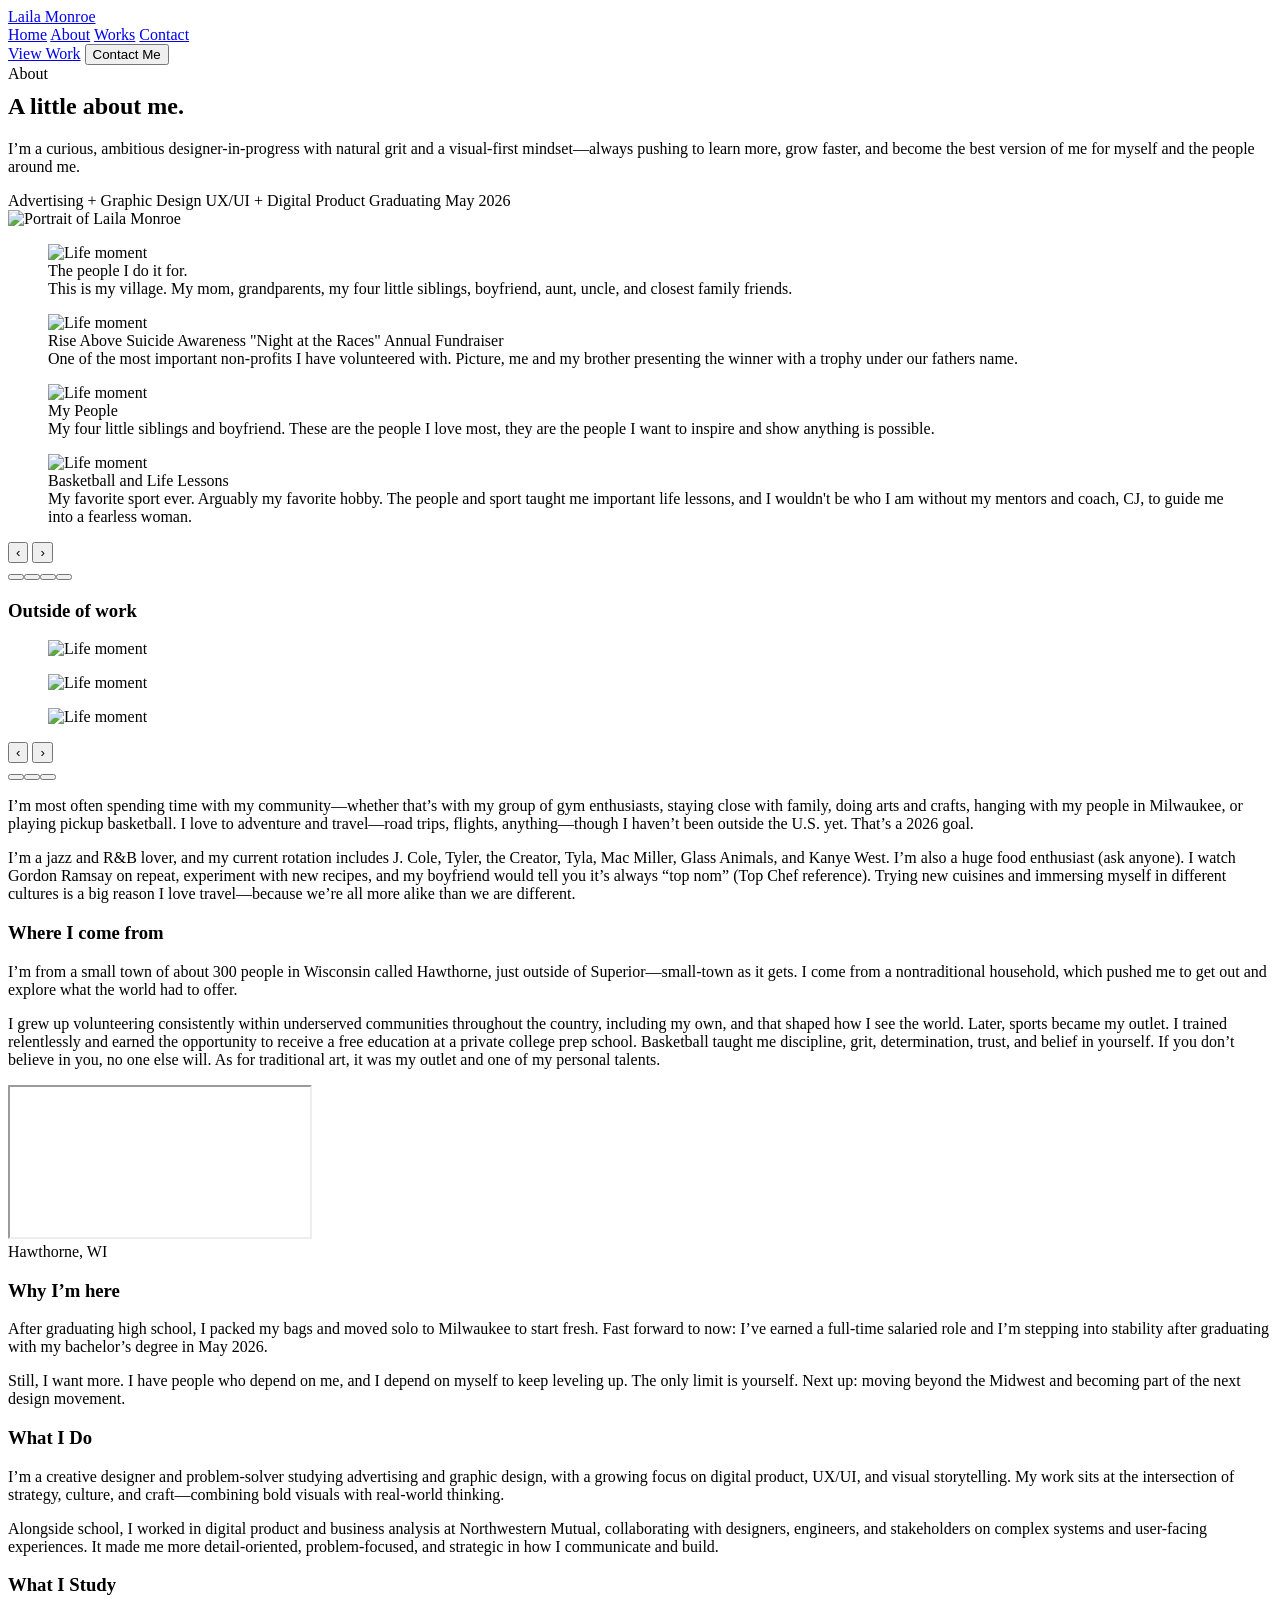
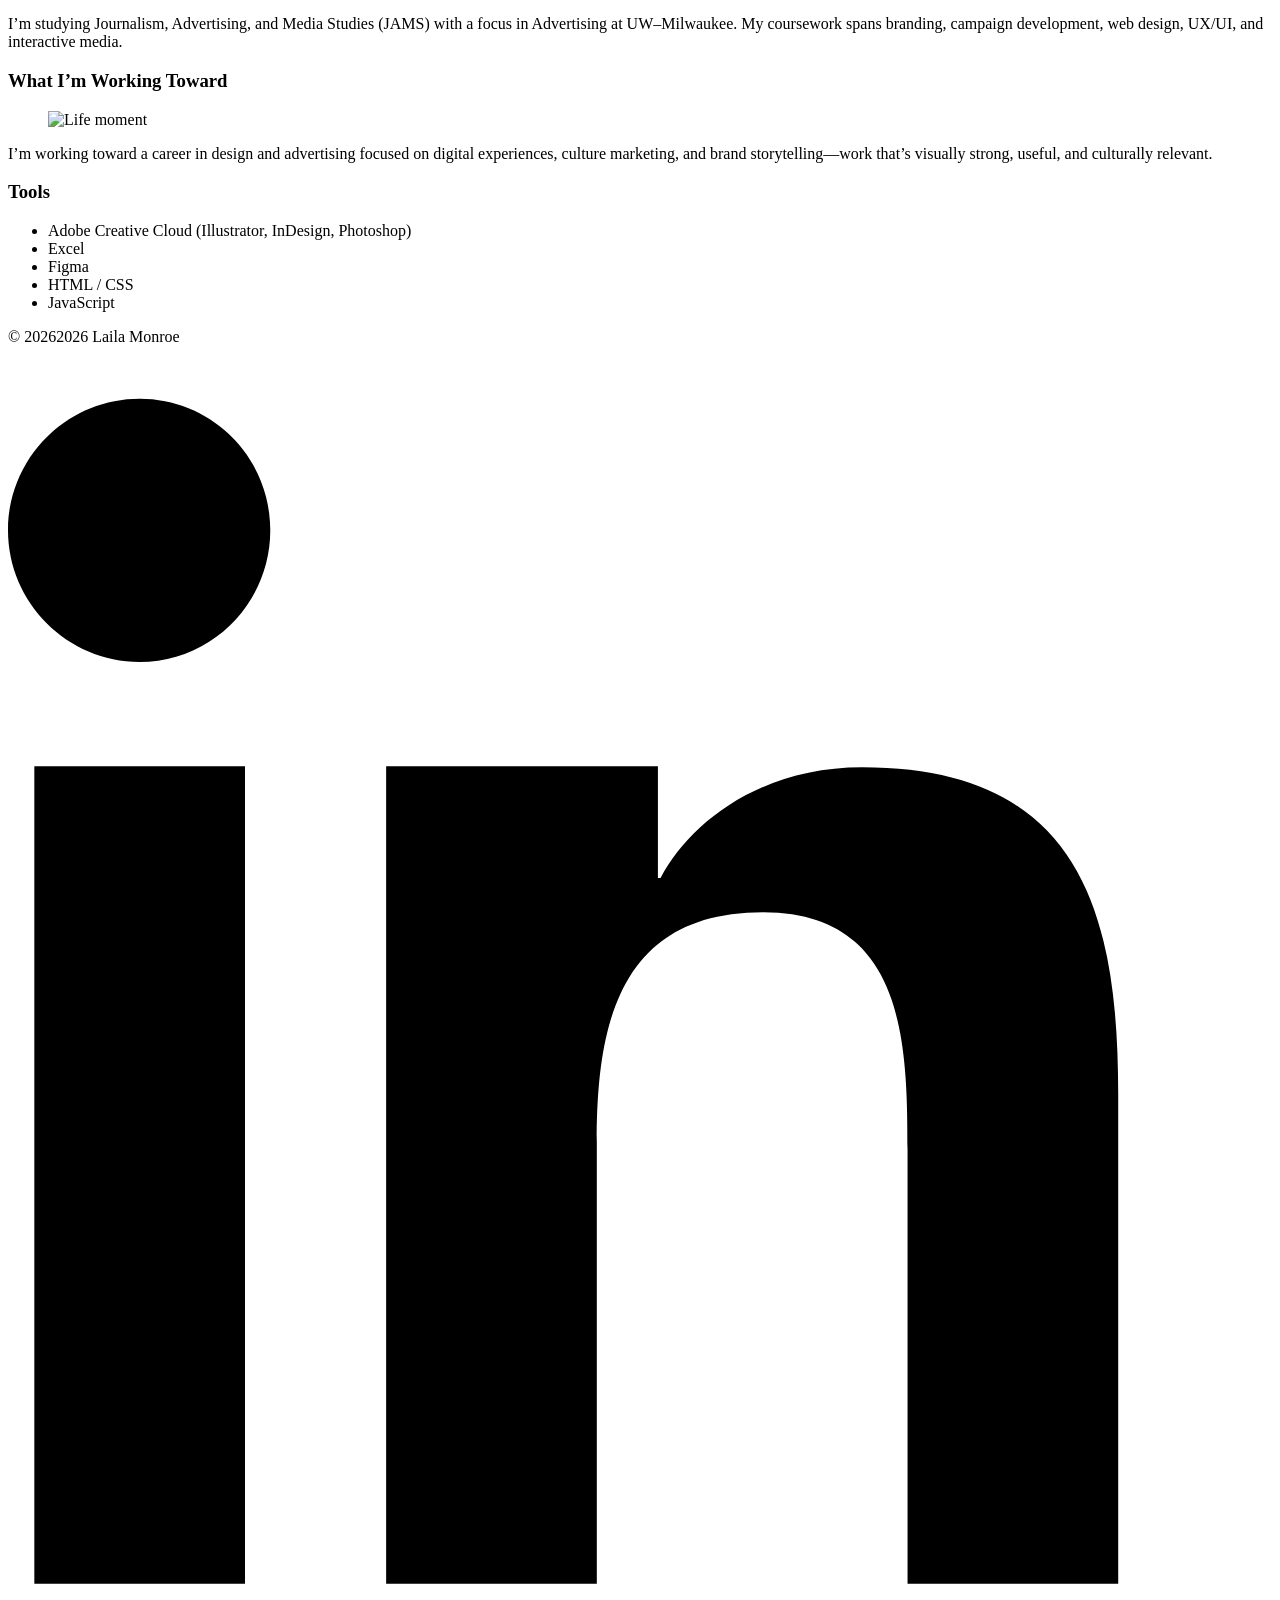
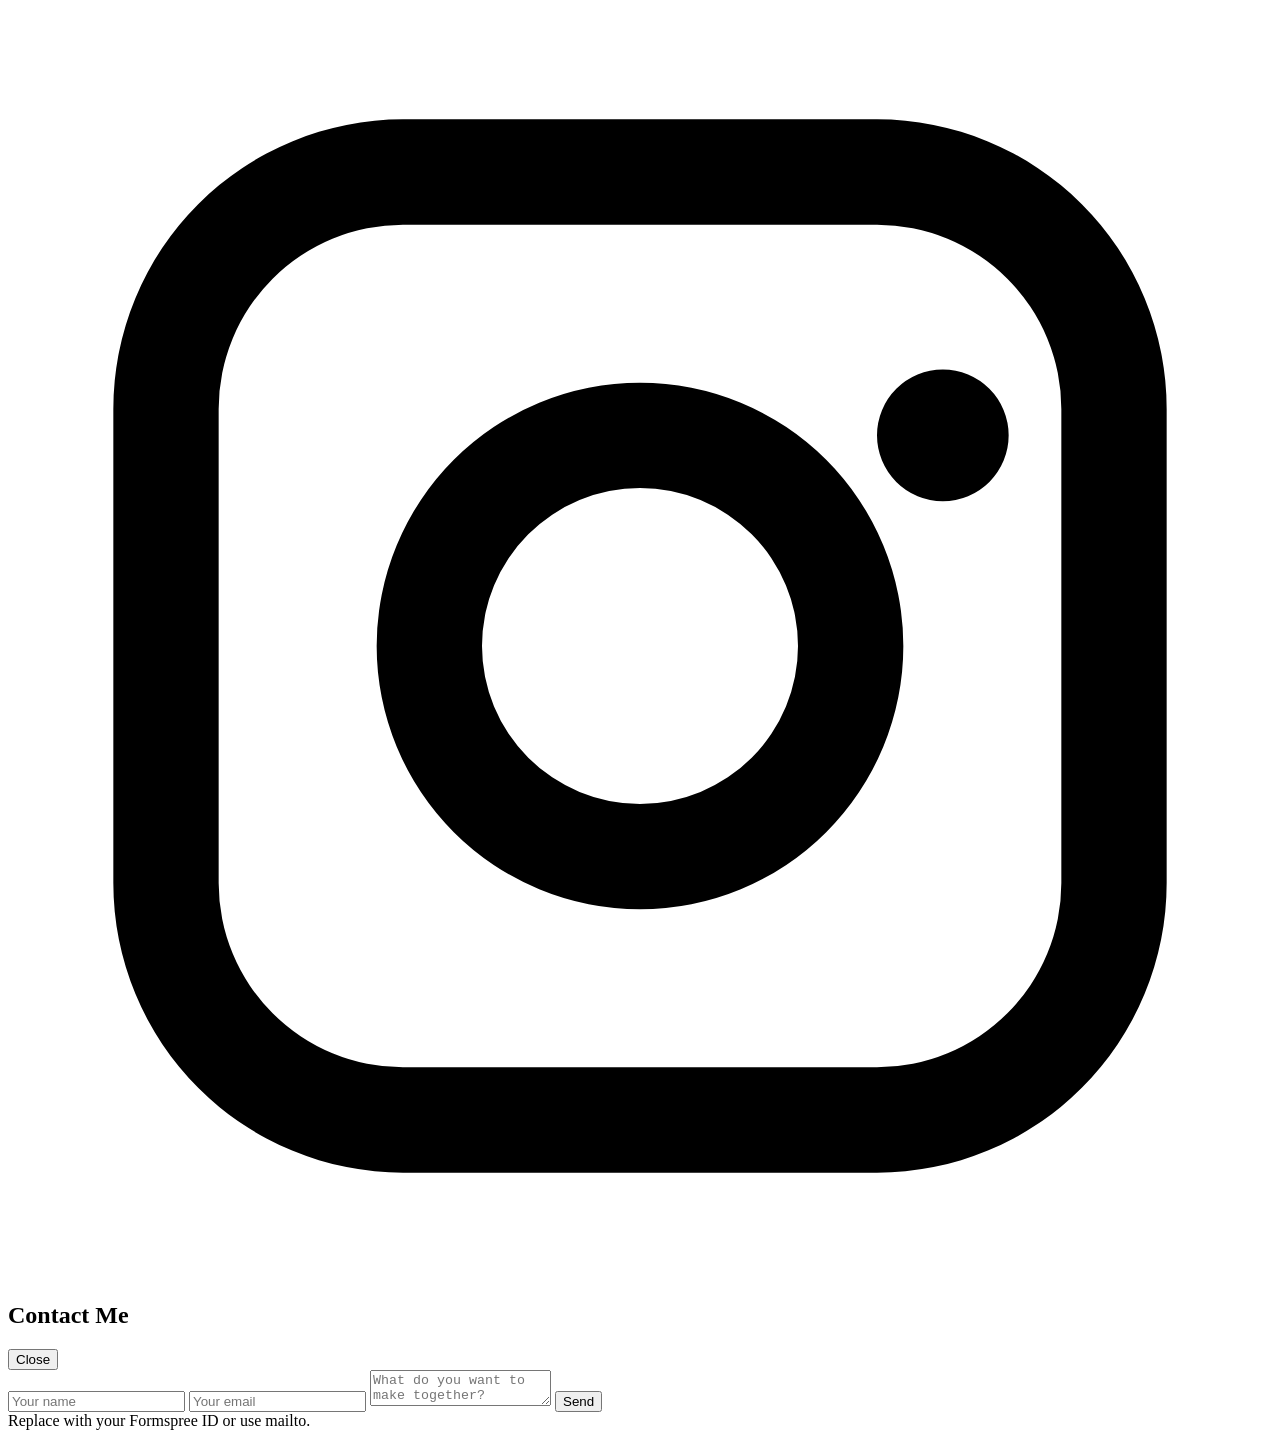
==== about.html @ b73f28b2 "Create about.html" ====
<!doctype html>
<html lang="en">
<head>
  <meta charset="utf-8" />
  <meta name="viewport" content="width=device-width,initial-scale=1" />
  <title>About — Laila Monroe</title>
  <link rel="stylesheet" href="assets/css/styles.css" />
</head>
<body>

<header class="header">
  <div class="container">
    <nav class="navbar">
      <a class="brand" href="index.html"><span class="brand-badge"></span><span>Laila Monroe</span></a>

      <div class="nav-links">
        <a data-nav href="index.html">Home</a>
        <a data-nav class="active" href="about.html">About</a>
        <a data-nav href="works.html">Works</a>
        <a data-nav href="contact.html">Contact</a>
      </div>

      <div class="actions">
        <a class="btn" href="works.html">View Work</a>
        <button class="btn primary" data-open-contact>Contact Me</button>
      </div>
    </nav>
  </div>
</header>

<main>
  <section class="section">
    <div class="container">

      <!-- HEADER -->
      <div class="about-header">
        <div class="hero-text">
          <div class="kicker">About</div>
          <h1 style="margin-top:10px;">A little about me.</h1>

          <p class="lead">
            I’m a curious, ambitious designer-in-progress with natural grit and a visual-first mindset—always pushing to
            learn more, grow faster, and become the best version of me for myself and the people around me.
          </p>

          <div class="pills">
            <span class="pill">Advertising + Graphic Design</span>
            <span class="pill">UX/UI + Digital Product</span>
            <span class="pill">Graduating May 2026</span>
          </div>
        </div>

        <div class="about-photo">
          <img src="assets/img/about/IMG_3923.jpeg" alt="Portrait of Laila Monroe" />
        </div>
      </div>

      <!-- LIFE HERO SLIDESHOW  -->
      <section class="life-hero" aria-label="Life highlights">
        <div class="life-hero-slider" data-life-slider>

          <figure class="life-slide active">
            <img src="assets/img/about/image000001.JPG" alt="Life moment" />
            <figcaption class="life-caption">
              <div class="life-title">The people I do it for.</div>
              <div class="life-sub">This is my village. My mom, grandparents, my four little siblings, boyfriend, aunt, uncle, and closest family friends.</div>
            </figcaption>
          </figure>

          <figure class="life-slide">
            <img src="assets/img/about/IMG_5116.jpg" alt="Life moment" />
            <figcaption class="life-caption">
              <div class="life-title">Rise Above Suicide Awareness "Night at the Races" Annual Fundraiser</div>
              <div class="life-sub">One of the most important non-profits I have volunteered with. Picture, me and my brother presenting the winner with a trophy under our fathers name. </div>
            </figcaption>
          </figure>

          <figure class="life-slide">
            <img src="assets/img/about/908150698092240836.JPG" alt="Life moment" />
            <figcaption class="life-caption">
              <div class="life-title">My People</div>
              <div class="life-sub">My four little siblings and boyfriend. These are the people I love most, they are the people I want to inspire and show anything is possible. </div>
            </figcaption>
          </figure>

          <figure class="life-slide">
            <img src="assets/img/about/IMG_0421.jpg" alt="Life moment" />
            <figcaption class="life-caption">
              <div class="life-title">Basketball and Life Lessons</div>
              <div class="life-sub">My favorite sport ever. Arguably my favorite hobby. The people and sport taught me important life lessons, and I wouldn't be who I am without my mentors and coach, CJ, to guide me into a fearless woman.</div>
            </figcaption>
          </figure>

          <button class="life-arrow prev" type="button" data-life-prev aria-label="Previous photo">‹</button>
          <button class="life-arrow next" type="button" data-life-next aria-label="Next photo">›</button>

          <div class="life-dots" data-life-dots aria-label="Slideshow navigation"></div>
        </div>
      </section>

      <!-- BODY -->
      <div class="about-layout" style="margin-top:16px;">

        <div class="stack">

          <article class="card card--prose">
            <h3>Outside of work</h3>

            <!-- MINI SLIDER) -->
            <div class="mini-slider mini-slider--float" data-mini-slider>
              <div class="mini-track">
                <figure class="mini-slide active">
                  <img src="assets/img/about/IMG_9414.jpeg" alt="Life moment" />
                </figure>

                <figure class="mini-slide">
                  <img src="assets/img/about/IMG_7726.JPG" alt="Life moment" />
                </figure>

                <figure class="mini-slide">
                  <img src="assets/img/about/IMG_7937.jpeg" alt="Life moment" />
                </figure>

              </div>

              <button class="mini-arrow prev" type="button" aria-label="Previous" data-mini-prev>‹</button>
              <button class="mini-arrow next" type="button" aria-label="Next" data-mini-next>›</button>

              <div class="mini-dots" data-mini-dots aria-label="Mini slideshow navigation"></div>
            </div>

            <p>
              I’m most often spending time with my community—whether that’s with my group of gym enthusiasts, staying
              close with family, doing arts and crafts, hanging with my people in Milwaukee, or playing pickup basketball.
              I love to adventure and travel—road trips, flights, anything—though I haven’t been outside the U.S. yet.
              That’s a 2026 goal.
            </p>
            <p>
              I’m a jazz and R&B lover, and my current rotation includes J. Cole, Tyler, the Creator, Tyla, Mac Miller,
              Glass Animals, and Kanye West. I’m also a huge food enthusiast (ask anyone). I watch Gordon Ramsay on repeat,
              experiment with new recipes, and my boyfriend would tell you it’s always “top nom” (Top Chef reference).
              Trying new cuisines and immersing myself in different cultures is a big reason I love travel—because we’re
              all more alike than we are different.
            </p>
          </article>

          <article class="card card--prose">
            <h3>Where I come from</h3>
                  
            <p>
              I’m from a small town of about 300 people in Wisconsin called Hawthorne, just outside of Superior—small-town
              as it gets. I come from a nontraditional household, which pushed me to get out and explore what the world
              had to offer.
            </p>

            <p>
              I grew up volunteering consistently within underserved communities throughout the country, including my own, and that shaped how
              I see the world. Later, sports became my outlet. I trained relentlessly and earned the opportunity to receive
              a free education at a private college prep school. Basketball taught me discipline, grit, determination,
              trust, and belief in yourself. If you don’t believe in you, no one else will. As for traditional art, it was my outlet and one of my personal talents.
            </p>
            <div class="map-card" aria-label="Map showing Superior, Wisconsin">
                    <iframe
                      class="map-iframe"
                      title="Hawthorne, WI"
                      loading="lazy"
                      referrerpolicy="no-referrer-when-downgrade"
                      src="https://www.google.com/maps?q=Hawthorne%2C%20WI&z=5&output=embed">
                    </iframe>

                    <div class="map-label">Hawthorne, WI</div>
                  </div>
          </article>

          <article class="card card--prose">
            <h3>Why I’m here</h3>
            <p>
              After graduating high school, I packed my bags and moved solo to Milwaukee to start fresh. Fast forward to now:
              I’ve earned a full-time salaried role and I’m stepping into stability after graduating with my bachelor’s
              degree in May 2026.
            </p>
            <p>
              Still, I want more. I have people who depend on me, and I depend on myself to keep leveling up. The only limit
              is yourself. Next up: moving beyond the Midwest and becoming part of the next design movement.
            </p>
          </article>

        </div>

        <aside class="stack about-side">

          <div class="card card--prose">
            <h3>What I Do</h3>
            
            <p>
              I’m a creative designer and problem-solver studying advertising and graphic design, with a growing focus on
              digital product, UX/UI, and visual storytelling. My work sits at the intersection of strategy, culture, and
              craft—combining bold visuals with real-world thinking.
            </p>
            <p>
              Alongside school, I worked in digital product and business analysis at Northwestern Mutual, collaborating with
              designers, engineers, and stakeholders on complex systems and user-facing experiences. It made me more
              detail-oriented, problem-focused, and strategic in how I communicate and build.
            </p>
          </div>

          <div class="card card--prose">
            <h3>What I Study</h3>
            <p>
              I’m studying Journalism, Advertising, and Media Studies (JAMS) with a focus in Advertising at UW–Milwaukee.
              My coursework spans branding, campaign development, web design, UX/UI, and interactive media.
            </p>
          </div>

          <div class="card card--prose">
            <h3>What I’m Working Toward</h3>
            

                <div class="mini-slider mini-slider--float" data-mini-slider>
              <div class="mini-track">
                <figure class="mini-slide active">
                  <img src="assets/img/about/IMG_2665.JPEG" alt="Life moment" />
                </figure>

              </div>

              

              <div class="mini-dots" data-mini-dots aria-label="Mini slideshow navigation"></div>
            </div>
            <p>
              I’m working toward a career in design and advertising focused on digital experiences, culture marketing, and
              brand storytelling—work that’s visually strong, useful, and culturally relevant.
            </p>
          </div>

          <div class="card">
            <h3>Tools</h3>
            <ul class="tool-list">
              <li>Adobe Creative Cloud (Illustrator, InDesign, Photoshop)</li>
              <li>Excel</li>
              <li>Figma</li>
              <li>HTML / CSS</li>
              <li>JavaScript</li>
            </ul>
          </div>

        </aside>
      </div>

    </div>
  </section>
</main>

<footer class="footer">
  <div class="container footer-inner">
    <div>© 2026<span id="year"></span> Laila Monroe</div>

    <div class="social">
      <a class="social-link" href="https://www.linkedin.com/in/lailamonroe" target="_blank" rel="noopener" aria-label="LinkedIn">
        <svg viewBox="0 0 24 24" aria-hidden="true">
          <path d="M4.98 3.5C4.98 4.88 3.87 6 2.5 6S0 4.88 0 3.5 1.12 1 2.5 1s2.48 1.12 2.48 2.5ZM.5 23.5h4V7.98h-4V23.5ZM8.5 7.98h3.84v2.12h.05c.54-1.02 1.86-2.1 3.83-2.1 4.1 0 4.86 2.7 4.86 6.2v9.3h-4v-8.25c0-1.97-.04-4.5-2.74-4.5-2.74 0-3.16 2.14-3.16 4.36v8.39h-4V7.98Z"/>
        </svg>
      </a>

      <a class="social-link" href="https://www.instagram.com/artxxlai" target="_blank" rel="noopener" aria-label="Instagram">
        <svg viewBox="0 0 24 24" aria-hidden="true">
          <path d="M7.5 2h9A5.5 5.5 0 0 1 22 7.5v9A5.5 5.5 0 0 1 16.5 22h-9A5.5 5.5 0 0 1 2 16.5v-9A5.5 5.5 0 0 1 7.5 2Zm0 2A3.5 3.5 0 0 0 4 7.5v9A3.5 3.5 0 0 0 7.5 20h9a3.5 3.5 0 0 0 3.5-3.5v-9A3.5 3.5 0 0 0 16.5 4h-9ZM12 7a5 5 0 1 1 0 10 5 5 0 0 1 0-10Zm0 2a3 3 0 1 0 0 6 3 3 0 0 0 0-6Zm5.75-2.25a1.25 1.25 0 1 1 0 2.5 1.25 1.25 0 0 1 0-2.5Z"/>
        </svg>
      </a>
    </div>
  </div>
</footer>

<!-- Contact Modal -->
<div class="modal-backdrop" data-modal-backdrop>
  <div class="modal" role="dialog" aria-modal="true" aria-label="Contact form">
    <div class="modal-header">
      <h2>Contact Me</h2>
      <button class="close-btn" data-close-contact>Close</button>
    </div>

    <form class="form" action="https://formspree.io/f/YOUR_FORM_ID" method="POST">
      <input class="input" name="name" placeholder="Your name" required />
      <input class="input" type="email" name="email" placeholder="Your email" required />
      <textarea class="input" name="message" placeholder="What do you want to make together?" required></textarea>
      <button class="btn primary" type="submit">Send</button>
      <div class="small">Replace with your Formspree ID or use mailto.</div>
    </form>
  </div>
</div>

<script src="assets/js/main.js"></script>
<script>
  document.getElementById("year").textContent = new Date().getFullYear();
</script>

<!-- Life hero slider JS -->
<script>
  (function(){
    const slides = Array.from(document.querySelectorAll('.life-slide'));
    const prevBtn = document.querySelector('[data-life-prev]');
    const nextBtn = document.querySelector('[data-life-next]');
    const dotsWrap = document.querySelector('[data-life-dots]');
    const slider = document.querySelector('[data-life-slider]');

    let index = 0;
    let timer = null;

    function show(i){
      if (!slides.length) return;

      slides[index].classList.remove('active');
      if (dotsWrap && dotsWrap.children[index]) dotsWrap.children[index].classList.remove('active');

      index = (i + slides.length) % slides.length;

      slides[index].classList.add('active');
      if (dotsWrap && dotsWrap.children[index]) dotsWrap.children[index].classList.add('active');
    }

    function start(){
      stop();
      if (slides.length <= 1) return;
      timer = setInterval(() => show(index + 1), 3500);
    }

    function stop(){
      if (timer) clearInterval(timer);
      timer = null;
    }

    if (dotsWrap && slides.length){
      dotsWrap.innerHTML = '';
      slides.forEach((_, i) => {
        const b = document.createElement('button');
        b.type = 'button';
        b.className = 'life-dot' + (i === 0 ? ' active' : '');
        b.setAttribute('aria-label', `Go to slide ${i + 1}`);
        b.addEventListener('click', () => { show(i); start(); });
        dotsWrap.appendChild(b);
      });
    }

    if (prevBtn) prevBtn.addEventListener('click', () => { show(index - 1); start(); });
    if (nextBtn) nextBtn.addEventListener('click', () => { show(index + 1); start(); });

    if (slider){
      slider.addEventListener('mouseenter', stop);
      slider.addEventListener('mouseleave', start);
    }

    if (slides.length){
      slides[0].classList.add('active');
      start();
    }
  })();
</script>

<!-- Mini slider JS -->
<script>
  (function(){
    const root = document.querySelector('[data-mini-slider]');
    if (!root) return;

    const slides = Array.from(root.querySelectorAll('.mini-slide'));
    const prev = root.querySelector('[data-mini-prev]');
    const next = root.querySelector('[data-mini-next]');
    const dotsWrap = root.querySelector('[data-mini-dots]');
    let idx = 0;

    function show(i){
      if (!slides.length) return;

      slides[idx].classList.remove('active');
      if (dotsWrap && dotsWrap.children[idx]) dotsWrap.children[idx].classList.remove('active');

      idx = (i + slides.length) % slides.length;

      slides[idx].classList.add('active');
      if (dotsWrap && dotsWrap.children[idx]) dotsWrap.children[idx].classList.add('active');
    }

    if (dotsWrap && slides.length){
      dotsWrap.innerHTML = '';
      slides.forEach((_, i) => {
        const b = document.createElement('button');
        b.type = 'button';
        b.className = 'mini-dot' + (i === 0 ? ' active' : '');
        b.setAttribute('aria-label', `Go to mini slide ${i + 1}`);
        b.addEventListener('click', () => show(i));
        dotsWrap.appendChild(b);
      });
    }

    slides[0]?.classList.add('active');
    prev?.addEventListener('click', () => show(idx - 1));
    next?.addEventListener('click', () => show(idx + 1));
  })();
</script>

</body>
</html>
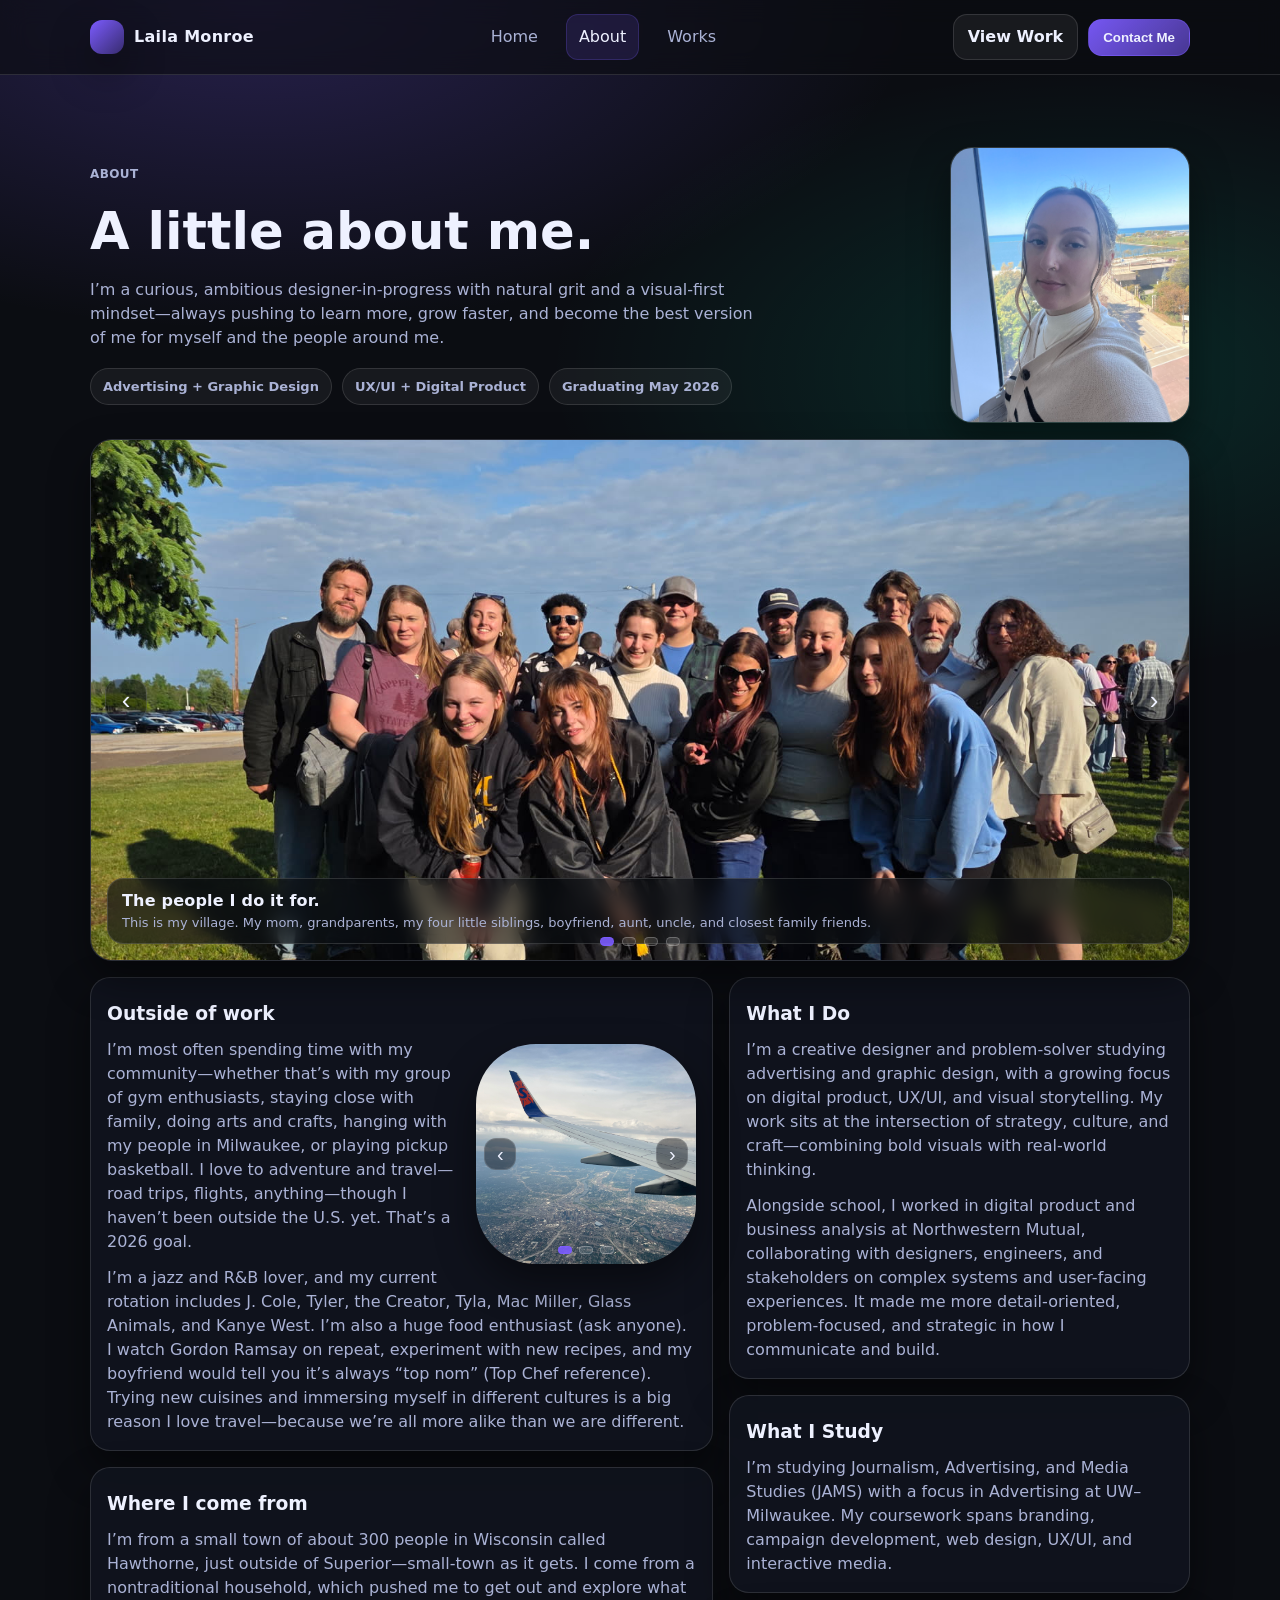
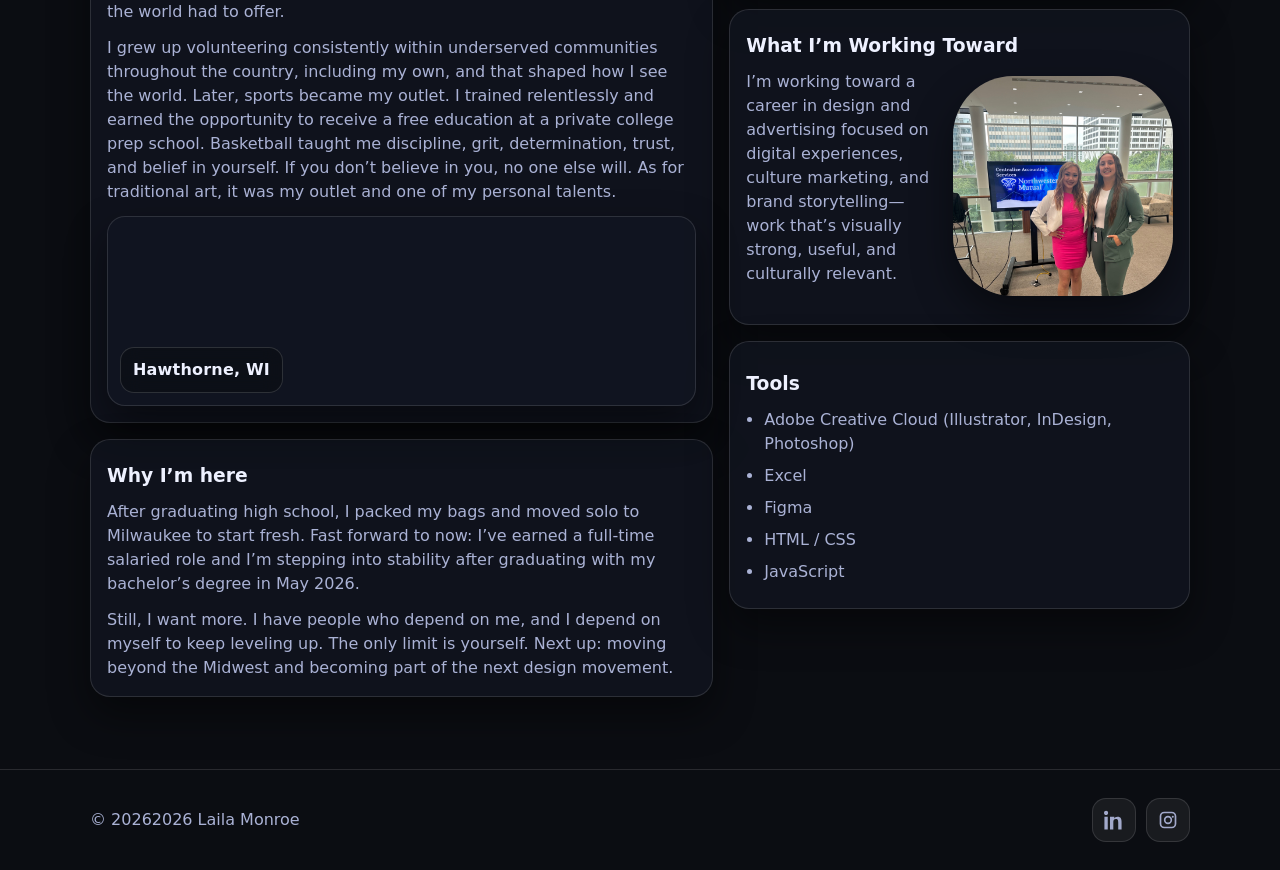
==== commit 0e8becd2: "Update about.html" ====
--- a/about.html
+++ b/about.html
@@ -17,7 +17,7 @@
         <a data-nav href="index.html">Home</a>
         <a data-nav class="active" href="about.html">About</a>
         <a data-nav href="works.html">Works</a>
-        <a data-nav href="contact.html">Contact</a>
+        
       </div>
 
       <div class="actions">
--- a/assets/css/styles.css
+++ b/assets/css/styles.css
@@ -0,0 +1,815 @@
+/* =========================
+   1) THEME
+========================= */
+:root{
+  --bg:#0b0d12;
+  --card:#121622;
+  --text:#eef1ff;
+  --muted:#aab2d5;
+  --accent:#7c5cff;
+  --border:rgba(255,255,255,.12);
+  --shadow: 0 18px 40px rgba(0,0,0,.45);
+
+  --container: 1100px;
+  --radius-sm: 14px;
+  --radius-md: 20px;
+  --radius-lg: 22px;
+}
+
+/* =========================
+   2) BASE / RESET
+========================= */
+*{ box-sizing:border-box; }
+html,body{ margin:0; padding:0; }
+
+body{
+  font-family: ui-sans-serif, system-ui, -apple-system, Segoe UI, Roboto, Arial, "Apple Color Emoji","Segoe UI Emoji";
+  background:
+    radial-gradient(1200px 600px at 20% 0%, rgba(124,92,255,.25), transparent 55%),
+    radial-gradient(900px 500px at 85% 15%, rgba(0,255,200,.12), transparent 60%),
+    var(--bg);
+  color:var(--text);
+  line-height:1.5;
+}
+
+a{ color:inherit; text-decoration:none; }
+img{ max-width:100%; display:block; border-radius:18px; }
+
+.small{
+  color: var(--muted);
+  font-size: 13px;
+  line-height: 1.4;
+}
+
+/* =========================
+   3) LAYOUT
+========================= */
+.container{ width:min(var(--container), 92%); margin:0 auto; }
+.section{ padding:72px 0; }
+
+/* =========================
+   3.1) GLOBAL HERO + GRID
+========================= */
+.hero{
+  display:grid;
+  grid-template-columns: 1.1fr .9fr;
+  gap: 18px;
+  align-items: start;
+}
+
+.hero-card{
+  background: rgba(18,22,34,.72);
+  border: 1px solid var(--border);
+  border-radius: var(--radius-lg);
+  padding: 22px;
+  box-shadow: var(--shadow);
+}
+
+.hero-media{
+  border-radius: var(--radius-lg);
+  overflow:hidden;
+  border: 1px solid var(--border);
+  background: rgba(255,255,255,.04);
+  box-shadow: var(--shadow);
+  padding: 12px;
+}
+
+.hero-media img{
+  border-radius: 16px;
+}
+
+.grid{
+  display:grid;
+  grid-template-columns: repeat(12, 1fr);
+  gap: 16px;
+  align-items: stretch;
+}
+
+/* default card span for grids */
+.grid > .card,
+.grid > a.card{
+  grid-column: span 4;
+}
+
+@media (max-width: 980px){
+  .hero{ grid-template-columns: 1fr; }
+  .grid > .card,
+  .grid > a.card{ grid-column: span 6; }
+}
+
+@media (max-width: 620px){
+  .grid > .card,
+  .grid > a.card{ grid-column: span 12; }
+}
+
+.sectionTitle{
+  display:flex;
+  align-items:flex-end;
+  justify-content:space-between;
+  gap: 16px;
+  margin-bottom: 14px;
+}
+
+.sectionTitle h2{ margin: 0; }
+.sectionTitle p{
+  margin: 0;
+  color: var(--muted);
+}
+
+/* =========================
+   4) HEADER / NAV
+========================= */
+.header{
+  position: sticky;
+  top:0;
+  z-index:50;
+  backdrop-filter: blur(12px);
+  background: rgba(11,13,18,.65);
+  border-bottom: 1px solid var(--border);
+}
+
+.navbar{
+  display:flex;
+  align-items:center;
+  justify-content:space-between;
+  gap:16px;
+  padding:14px 0;
+}
+
+.brand{
+  display:flex;
+  align-items:center;
+  gap:10px;
+  font-weight:700;
+  letter-spacing:.3px;
+}
+
+.brand-badge{
+  width:34px;
+  height:34px;
+  border-radius:12px;
+  background: linear-gradient(135deg, var(--accent), rgba(124,92,255,.35));
+  box-shadow: var(--shadow);
+}
+
+.nav-links{
+  display:flex;
+  align-items:center;
+  gap:16px;
+}
+
+.nav-links a{
+  padding:10px 12px;
+  border-radius:12px;
+  color: var(--muted);
+}
+
+.nav-links a:hover{
+  background: rgba(255,255,255,.06);
+  color: var(--text);
+}
+
+.nav-links a.active{
+  color: var(--text);
+  background: rgba(124,92,255,.14);
+  border:1px solid rgba(124,92,255,.22);
+}
+
+.actions{
+  display:flex;
+  align-items:center;
+  gap:10px;
+}
+
+/* =========================
+   5) BUTTONS
+========================= */
+.btn{
+  display:inline-flex;
+  align-items:center;
+  justify-content:center;
+  padding:10px 14px;
+  border-radius: var(--radius-sm);
+  border:1px solid var(--border);
+  background: rgba(255,255,255,.06);
+  color: var(--text);
+  cursor:pointer;
+  font-weight:600;
+  transition: transform .2s ease, background .2s ease, filter .2s ease;
+}
+.btn:hover{
+  transform: translateY(-1px);
+  background: rgba(255,255,255,.09);
+}
+
+.btn.primary{
+  border-color: rgba(124,92,255,.35);
+  background: linear-gradient(135deg, rgba(124,92,255,.95), rgba(124,92,255,.55));
+}
+.btn.primary:hover{ filter: brightness(1.05); }
+
+/* =========================
+   6) TYPOGRAPHY
+========================= */
+.kicker{
+  color: var(--muted);
+  font-weight:600;
+  letter-spacing:.4px;
+  text-transform: uppercase;
+  font-size:12px;
+}
+
+h1{
+  font-size: clamp(34px, 4vw, 54px);
+  margin:10px 0 8px;
+}
+
+h2{
+  font-size: clamp(22px, 2.6vw, 30px);
+  margin: 8px 0 0;
+}
+
+h3{
+  margin: 12px 0 6px;
+}
+
+.lead{
+  color: var(--muted);
+  font-size:16px;
+  margin:0 0 18px;
+}
+
+/* =========================
+   7) CARDS / STACKS
+========================= */
+.card{
+  background: rgba(18,22,34,.7);
+  border: 1px solid var(--border);
+  border-radius: var(--radius-md);
+  padding:16px;
+  box-shadow: var(--shadow);
+}
+
+a.card{
+  display:block;
+  transition: transform .2s ease, background .2s ease, border-color .2s ease;
+}
+a.card:hover{
+  transform: translateY(-2px);
+  background: rgba(18,22,34,.82);
+  border-color: rgba(124,92,255,.25);
+}
+
+.card p{
+  color: var(--muted);
+  margin: 0 0 10px;
+}
+.card p:last-child{ margin-bottom: 0; }
+
+.stack{
+  display:grid;
+  gap:16px;
+}
+
+.card--prose p{
+  margin:0 0 12px;
+  color: var(--muted);
+}
+.card--prose p:last-child{ margin-bottom:0; }
+.card--prose h3{ margin:6px 0 10px; }
+
+.card--prose::after{
+  content:"";
+  display:block;
+  clear:both;
+}
+
+/* =========================
+   7.1) META TAGS
+========================= */
+.meta{
+  display:flex;
+  flex-wrap:wrap;
+  gap:8px;
+  margin-top: 10px;
+}
+
+.tag{
+  padding: 7px 10px;
+  border-radius: 999px;
+  border: 1px solid var(--border);
+  background: rgba(255,255,255,.05);
+  color: var(--muted);
+  font-weight: 700;
+  font-size: 12px;
+  letter-spacing: .2px;
+}
+
+/* =========================
+   8) PILLS
+========================= */
+.pills{
+  display:flex;
+  flex-wrap:wrap;
+  gap:10px;
+  margin-top:16px;
+}
+
+.pill{
+  padding:8px 12px;
+  border-radius:999px;
+  border:1px solid var(--border);
+  background: rgba(255,255,255,.05);
+  color: var(--muted);
+  font-weight:600;
+  font-size:13px;
+}
+
+/* optional: pills used as links */
+.pills-links .pill{
+  display:inline-flex;
+  align-items:center;
+  justify-content:center;
+  cursor:pointer;
+  transition: transform .2s ease, background .2s ease, border-color .2s ease;
+}
+.pills-links .pill:hover{
+  transform: translateY(-1px);
+  background: rgba(124,92,255,.14);
+  border-color: rgba(124,92,255,.22);
+  color: var(--text);
+}
+
+/* =========================
+   8.1) SWIPER / SLIDERS 
+========================= */
+.swiper{
+  width: 100%;
+}
+
+.mag-slide{
+  background: rgba(18,22,34,.65);
+  border: 1px solid var(--border);
+  border-radius: var(--radius-lg);
+  padding: 12px;
+  box-shadow: var(--shadow);
+}
+
+.mag-slide img{
+  width: 100%;
+  height: auto;
+  border-radius: 16px;
+}
+
+/* =========================
+   9) FOOTER + SOCIAL
+========================= */
+.footer{
+  padding: 28px 0;
+  border-top: 1px solid var(--border);
+  color: var(--muted);
+}
+
+.footer-inner{
+  display:flex;
+  align-items:center;
+  justify-content:space-between;
+  gap:16px;
+}
+
+.social{
+  display:flex;
+  align-items:center;
+  gap:10px;
+}
+
+.social-link{
+  width:44px;
+  height:44px;
+  min-width:44px;
+  min-height:44px;
+  border-radius: var(--radius-sm);
+  display:grid;
+  place-items:center;
+  border:1px solid var(--border);
+  background: rgba(255,255,255,.06);
+  overflow:hidden;
+  transition: transform .2s ease, background .2s ease, border-color .2s ease;
+}
+.social-link:hover{
+  transform: translateY(-2px);
+  background: rgba(124,92,255,.18);
+  border-color: rgba(124,92,255,.45);
+}
+
+.social-link svg{
+  width:20px !important;
+  height:20px !important;
+  max-width:20px;
+  max-height:20px;
+  fill: currentColor;
+  opacity:.95;
+  flex-shrink:0;
+}
+
+/* =========================
+   10) MODAL + FORM
+========================= */
+.modal-backdrop{
+  position:fixed;
+  inset:0;
+  display:none;
+  place-items:center;
+  padding:18px;
+  background: rgba(0,0,0,.6);
+}
+
+.modal{
+  width: min(620px, 96%);
+  background: rgba(18,22,34,.95);
+  border: 1px solid var(--border);
+  border-radius: var(--radius-lg);
+  padding:18px;
+  box-shadow: var(--shadow);
+}
+
+.modal-header{
+  display:flex;
+  justify-content:space-between;
+  align-items:center;
+  gap:12px;
+  margin-bottom:10px;
+}
+
+.close-btn{
+  border:1px solid var(--border);
+  background: rgba(255,255,255,.06);
+  border-radius: var(--radius-sm);
+  padding:10px 12px;
+  cursor:pointer;
+  color: var(--text);
+}
+
+.form{ display:grid; gap:12px; }
+
+.input{
+  width:100%;
+  padding:12px 14px;
+  border-radius: var(--radius-sm);
+  border:1px solid var(--border);
+  background: rgba(255,255,255,.06);
+  color: var(--text);
+  outline:none;
+}
+.input::placeholder{ color: rgba(170,178,213,.75); }
+
+.input:focus{
+  border-color: rgba(124,92,255,.45);
+  box-shadow: 0 0 0 3px rgba(124,92,255,.18);
+}
+
+textarea.input{
+  min-height: 120px;
+  resize: vertical;
+}
+
+/* =========================
+   11) ABOUT PAGE
+========================= */
+.about-header{
+  display: grid;
+  grid-template-columns: 1.25fr 0.75fr;
+  gap: 24px;
+  align-items: center;
+  margin-bottom: 16px;
+}
+.about-header .about-photo{ justify-self: end; }
+
+.about-photo{
+  width: 240px;
+  aspect-ratio: 1 / 1.15;
+  border-radius: 22px;
+  overflow:hidden;
+  border: 1px solid var(--border);
+  background: rgba(255,255,255,.04);
+  box-shadow: var(--shadow);
+}
+.about-photo img{
+  width: 100%;
+  height: 100%;
+  object-fit: cover;
+  border-radius: 0;
+}
+
+/* About layout */
+.about-layout{
+  display:grid;
+  grid-template-columns: 1.15fr .85fr;
+  gap:16px;
+  align-items:start;
+}
+
+.tool-list{
+  margin:10px 0 0;
+  padding-left:18px;
+  color: var(--muted);
+}
+.tool-list li{ margin:8px 0; }
+
+/* =========================
+   ABOUT — LIFE HERO SLIDER
+========================= */
+.life-hero{ margin-top: 16px; }
+
+.life-hero-slider{
+  position: relative;
+  width: 100%;
+  border-radius: 22px;
+  overflow: hidden;
+  border: 1px solid var(--border);
+  background: rgba(18,22,34,.6);
+  box-shadow: var(--shadow);
+  line-height: 0;
+}
+
+.life-slide{
+  position: absolute;
+  inset: 0;
+  margin: 0;
+  opacity: 0;
+  transition: opacity .7s ease;
+}
+.life-slide.active{
+  opacity: 1;
+  position: relative;
+}
+
+.life-slide img{
+  width: 100%;
+  height: clamp(280px, 42vw, 520px);
+  object-fit: cover;
+  object-position: center;
+  display: block;
+  border-radius: 0;
+}
+
+.life-caption{
+  position: absolute;
+  left: 16px;
+  right: 16px;
+  bottom: 16px;
+  padding: 12px 14px;
+  border-radius: 16px;
+  border: 1px solid rgba(255,255,255,.14);
+  background: rgba(11,13,18,.62);
+  backdrop-filter: blur(10px);
+  line-height: 1.25;
+}
+.life-title{
+  font-weight: 800;
+  letter-spacing: .2px;
+  font-size: 16px;
+}
+.life-sub{
+  margin-top: 4px;
+  color: var(--muted);
+  font-size: 13px;
+}
+
+.life-arrow{
+  position: absolute;
+  top: 50%;
+  transform: translateY(-50%);
+  width: 42px;
+  height: 42px;
+  border-radius: 14px;
+  border: 1px solid rgba(255,255,255,.14);
+  background: rgba(11,13,18,.45);
+  color: var(--text);
+  display: grid;
+  place-items: center;
+  cursor: pointer;
+  line-height: 1;
+  font-size: 26px;
+}
+.life-arrow:hover{ background: rgba(11,13,18,.65); }
+.life-arrow.prev{ left: 14px; }
+.life-arrow.next{ right: 14px; }
+
+.life-dots{
+  position: absolute;
+  left: 50%;
+  bottom: 14px;
+  transform: translateX(-50%);
+  display: flex;
+  gap: 8px;
+}
+.life-dot{
+  width: 9px;
+  height: 9px;
+  border-radius: 999px;
+  border: 1px solid rgba(255,255,255,.24);
+  background: rgba(255,255,255,.12);
+  cursor: pointer;
+}
+.life-dot.active{
+  background: rgba(124,92,255,.9);
+  border-color: rgba(124,92,255,.9);
+}
+
+@media (max-width: 520px){
+  .life-caption{
+    left: 12px;
+    right: 12px;
+    bottom: 36px;
+  }
+}
+
+/* =========================
+   ABOUT — MINI SLIDER (WRAPS TEXT)
+========================= */
+.mini-slider{
+  position: relative;
+  overflow: hidden;
+  border-radius: 60px;
+  border: 0px solid var(--border);
+  background: rgba(255,255,255,.04);
+  box-shadow: var(--shadow);
+  line-height: 0;
+}
+
+.mini-track{
+  position: relative;
+  width: 100%;
+}
+
+.mini-slide{
+  position: absolute;
+  inset: 0;
+  margin: 0;
+  opacity: 0;
+  transition: opacity .5s ease;
+}
+.mini-slide.active{
+  opacity: 1;
+  position: relative;
+}
+
+.mini-slide img{
+  width: 100%;
+  height: 100%;
+  object-fit: cover;
+  border-radius: 0;
+}
+
+/* caption */
+.mini-cap{
+  position: absolute;
+  left: 10px;
+  right: 10px;
+  bottom: 10px;
+  padding: 8px 10px;
+  border-radius: 12px;
+  border: 0px solid rgba(255,255,255,.14);
+  background: rgba(11,13,18,.62);
+  backdrop-filter: blur(10px);
+  color: var(--text);
+  font-size: 12px;
+  line-height: 1.25;
+}
+
+/* arrows */
+.mini-arrow{
+  position: absolute;
+  top: 50%;
+  transform: translateY(-50%);
+  width: 32px;
+  height: 32px;
+  border-radius: 12px;
+  border: 1px solid rgba(255,255,255,.14);
+  background: rgba(11,13,18,.45);
+  color: var(--text);
+  display: grid;
+  place-items: center;
+  cursor: pointer;
+  line-height: 1;
+  font-size: 20px;
+}
+.mini-arrow.prev{ left: 8px; }
+.mini-arrow.next{ right: 8px; }
+.mini-arrow:hover{ background: rgba(11,13,18,.65); }
+
+.mini-dots{
+  position: absolute;
+  left: 50%;
+  bottom: 10px;
+  transform: translateX(-50%);
+  display: flex;
+  gap: 7px;
+}
+.mini-dot{
+  width: 8px;
+  height: 8px;
+  border-radius: 999px;
+  border: 1px solid rgba(255,255,255,.24);
+  background: rgba(255,255,255,.12);
+  cursor: pointer;
+}
+.mini-dot.active{
+  background: rgba(124,92,255,.9);
+  border-color: rgba(124,92,255,.9);
+}
+
+/* FLOAT WRAP VERSION */
+.mini-slider--float{
+  float: right;
+  width: 220px;         
+  aspect-ratio: 1 / 1;  
+  margin: 6px 0 12px 14px;
+}
+
+/* Mobile: stack it (no wrap) */
+@media (max-width: 700px){
+  .mini-slider--float{
+    float: none;
+    width: 100%;
+    margin: 12px 0;
+  }
+}
+
+/* =========================
+   ABOUT — REAL MAP EMBED
+========================= */
+.map-card{
+  position: relative;
+  width: 100%;
+  height: 190px;
+  margin-top: 12px;
+  border-radius: 18px;
+  overflow: hidden;
+  border: 1px solid var(--border);
+  background: rgba(18,22,34,.75);
+  box-shadow: var(--shadow);
+}
+
+.map-iframe{
+  width: 100%;
+  height: 100%;
+  border: 0;
+  display: block;
+}
+
+.map-card .map-iframe{
+  filter: saturate(.9) contrast(1.05);
+}
+
+.map-label{
+  position: absolute;
+  left: 12px;
+  bottom: 12px;
+  padding: 10px 12px;
+  border-radius: 14px;
+  border: 1px solid rgba(255,255,255,.14);
+  background: rgba(11,13,18,.62);
+  backdrop-filter: blur(10px);
+  color: var(--text);
+  font-weight: 800;
+  letter-spacing: .2px;
+}
+
+.map-pin{
+  position:absolute;
+  left: 58%;
+  top: 45%;
+  width: 14px;
+  height: 14px;
+  border-radius: 999px;
+  background: var(--accent);
+  box-shadow: 0 0 0 7px rgba(124,92,255,.22);
+}
+.map-pin::after{
+  content:"";
+  position:absolute;
+  left:50%;
+  top:100%;
+  transform:translateX(-50%);
+  width:0; height:0;
+  border-left:7px solid transparent;
+  border-right:7px solid transparent;
+  border-top:10px solid var(--accent);
+}
+
+/* =========================
+   12) RESPONSIVE
+========================= */
+@media (max-width: 900px){
+  .about-layout{ grid-template-columns: 1fr; }
+
+  .about-header{ grid-template-columns: 1fr; }
+  .about-header .about-photo{ justify-self: start; }
+
+  .footer-inner{
+    flex-direction: column;
+    align-items: flex-start;
+  }
+}
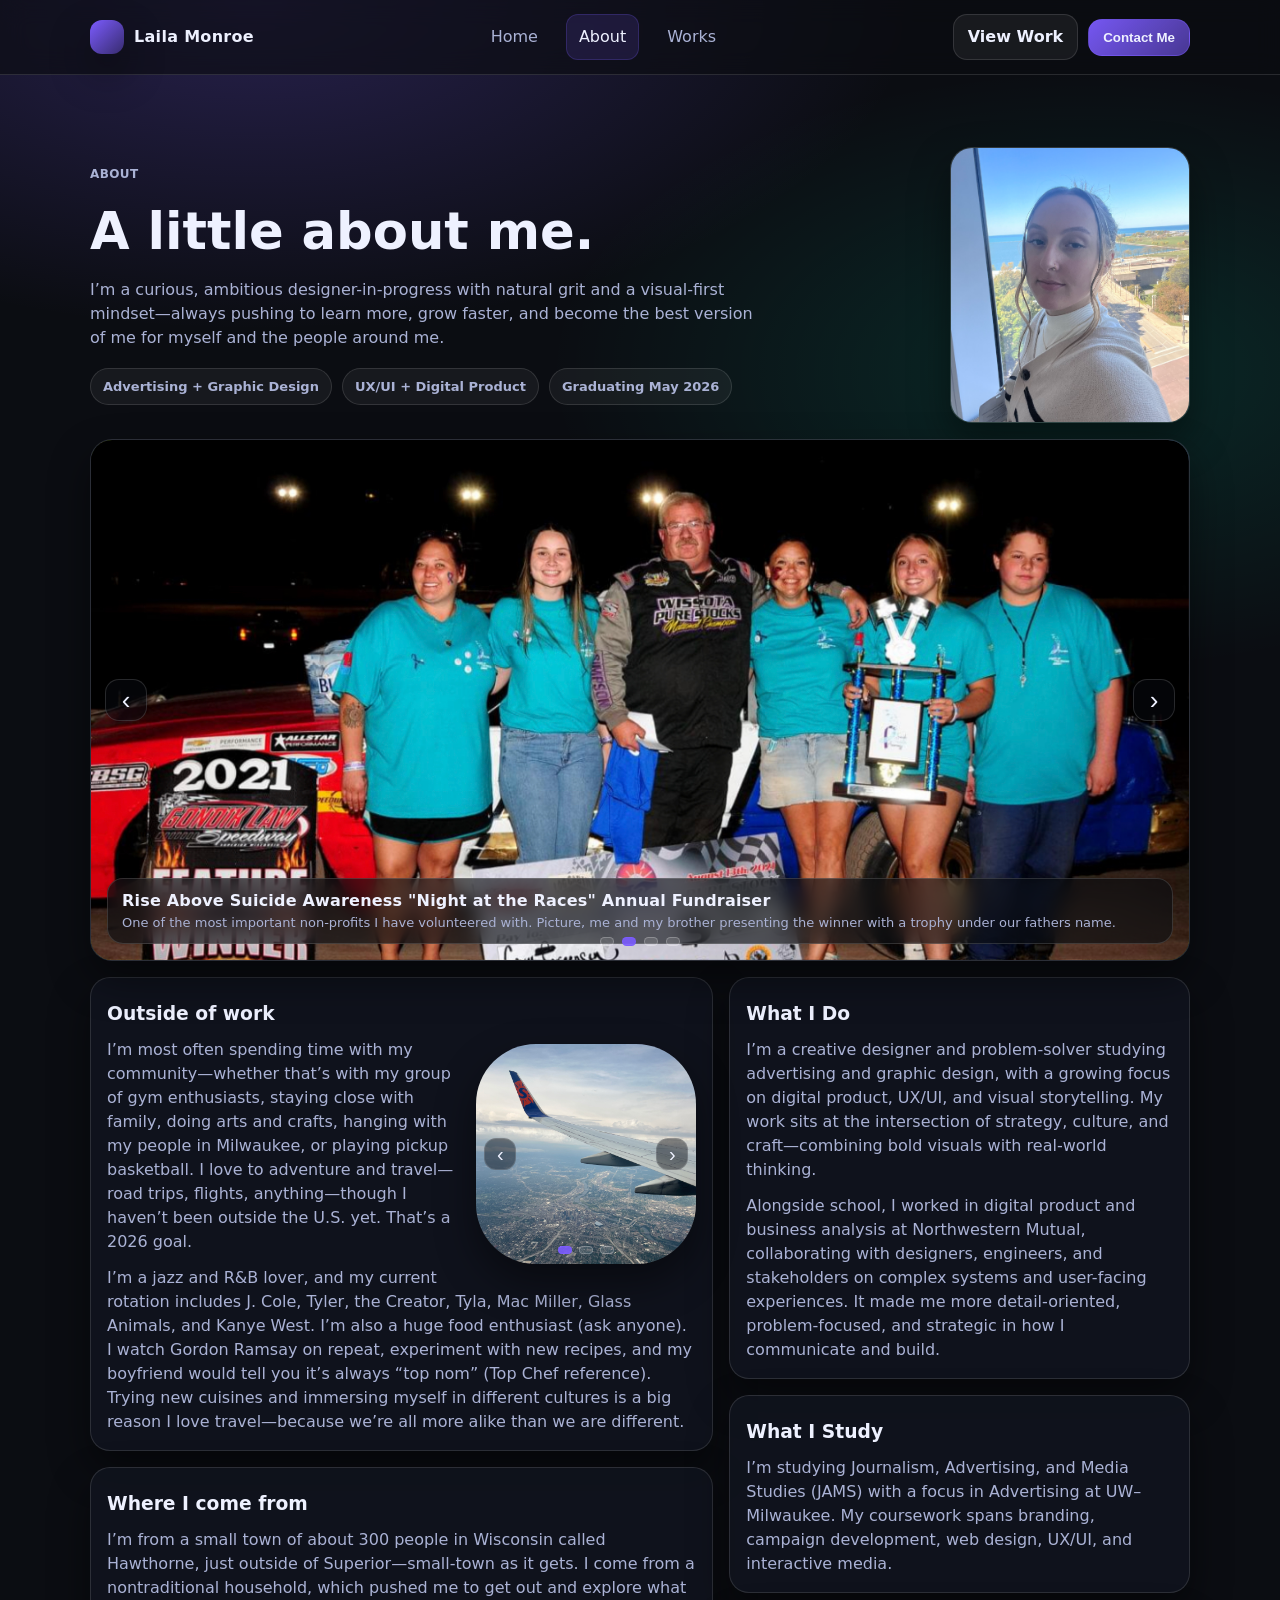
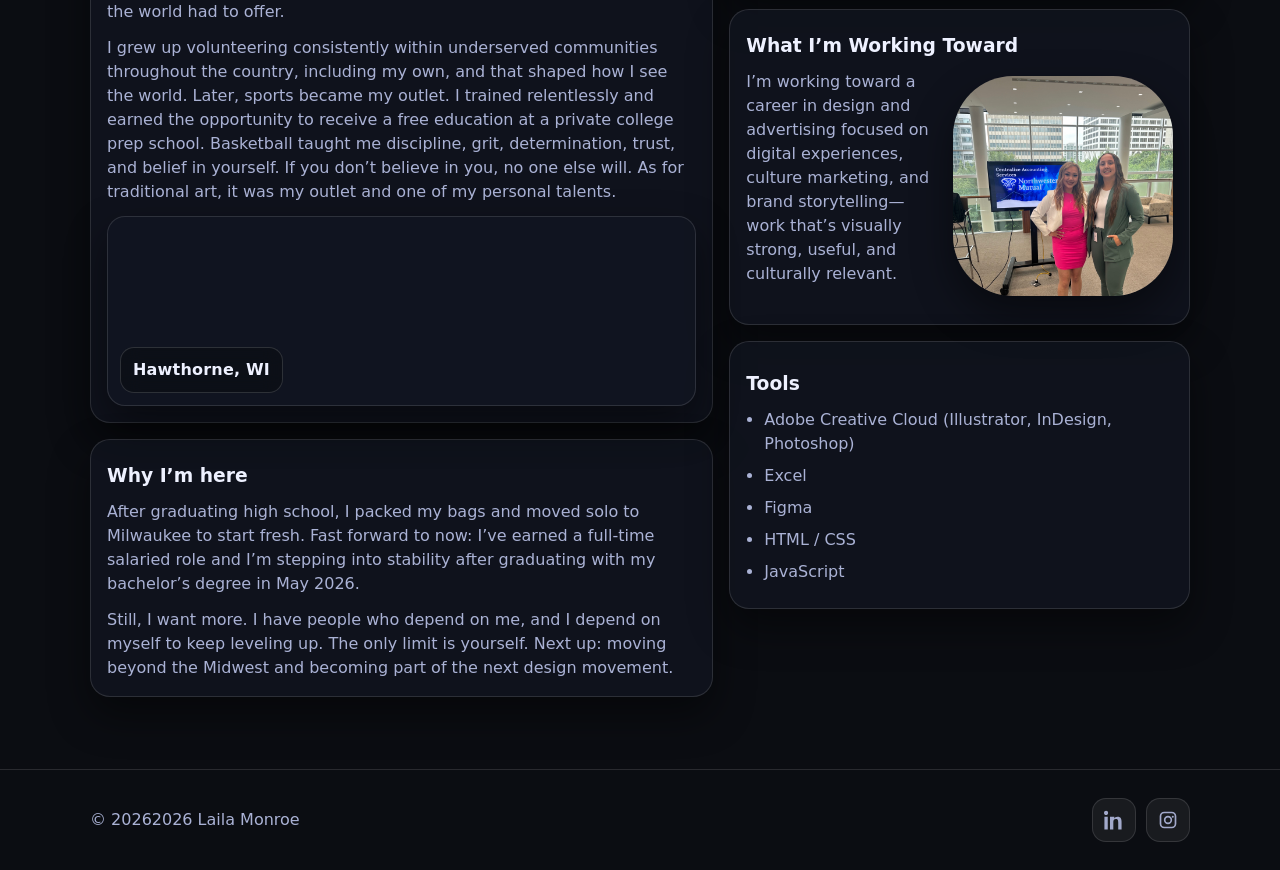
==== commit d4841137: "Update about.html" ====
--- a/about.html
+++ b/about.html
@@ -285,7 +285,7 @@
       <input class="input" type="email" name="email" placeholder="Your email" required />
       <textarea class="input" name="message" placeholder="What do you want to make together?" required></textarea>
       <button class="btn primary" type="submit">Send</button>
-      <div class="small">Replace with your Formspree ID or use mailto.</div>
+      <div class="small">Under Construction... Will work soon.</div>
     </form>
   </div>
 </div>
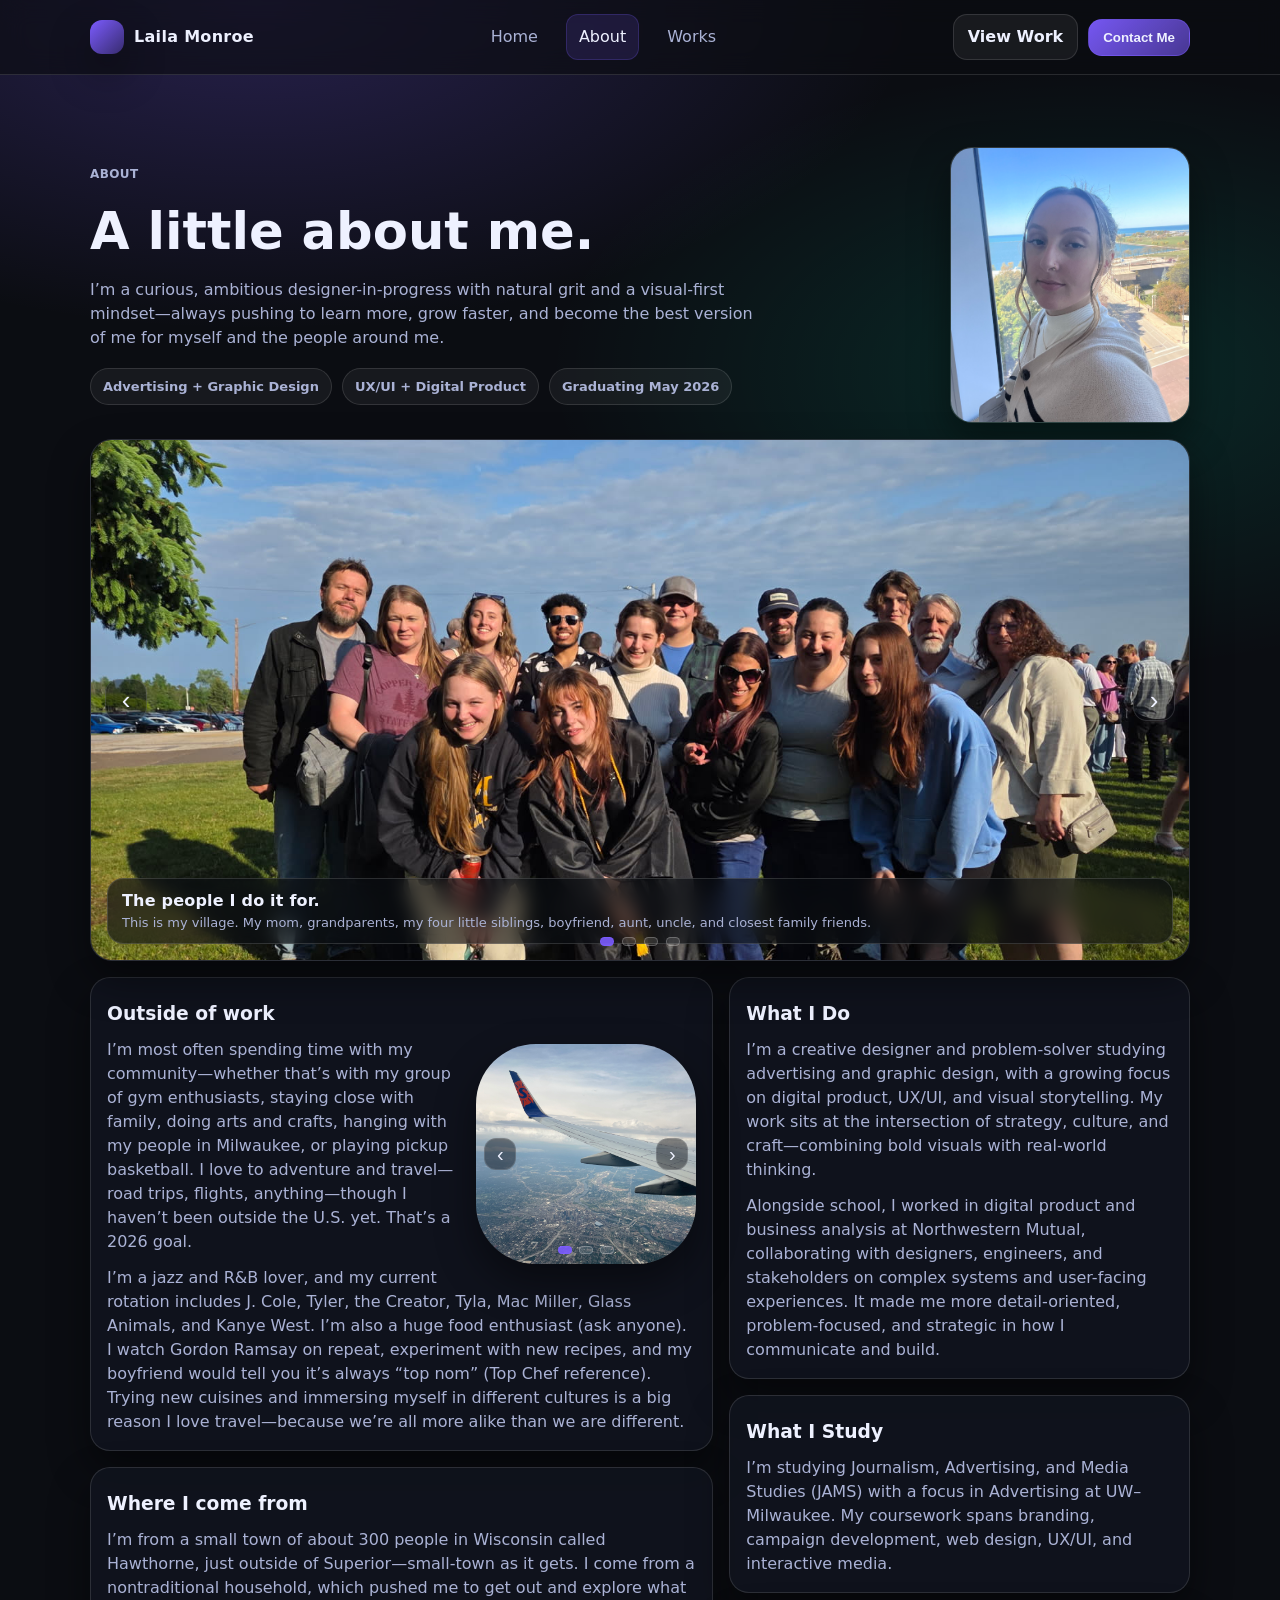
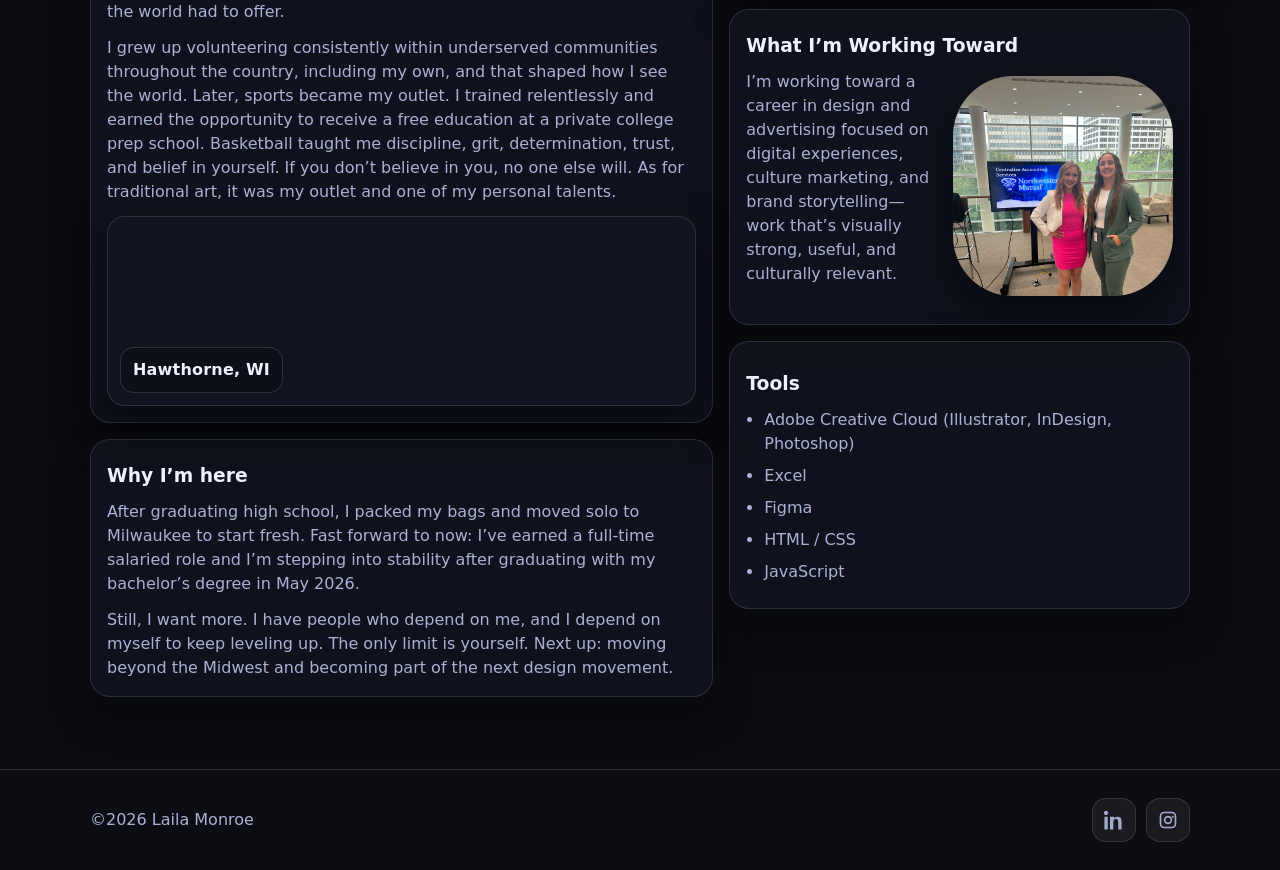
==== commit 42306aa1: "dates" ====
--- a/about.html
+++ b/about.html
@@ -254,7 +254,7 @@
 
 <footer class="footer">
   <div class="container footer-inner">
-    <div>© 2026<span id="year"></span> Laila Monroe</div>
+    <div>©<span id="year"></span> Laila Monroe</div>
 
     <div class="social">
       <a class="social-link" href="https://www.linkedin.com/in/lailamonroe" target="_blank" rel="noopener" aria-label="LinkedIn">
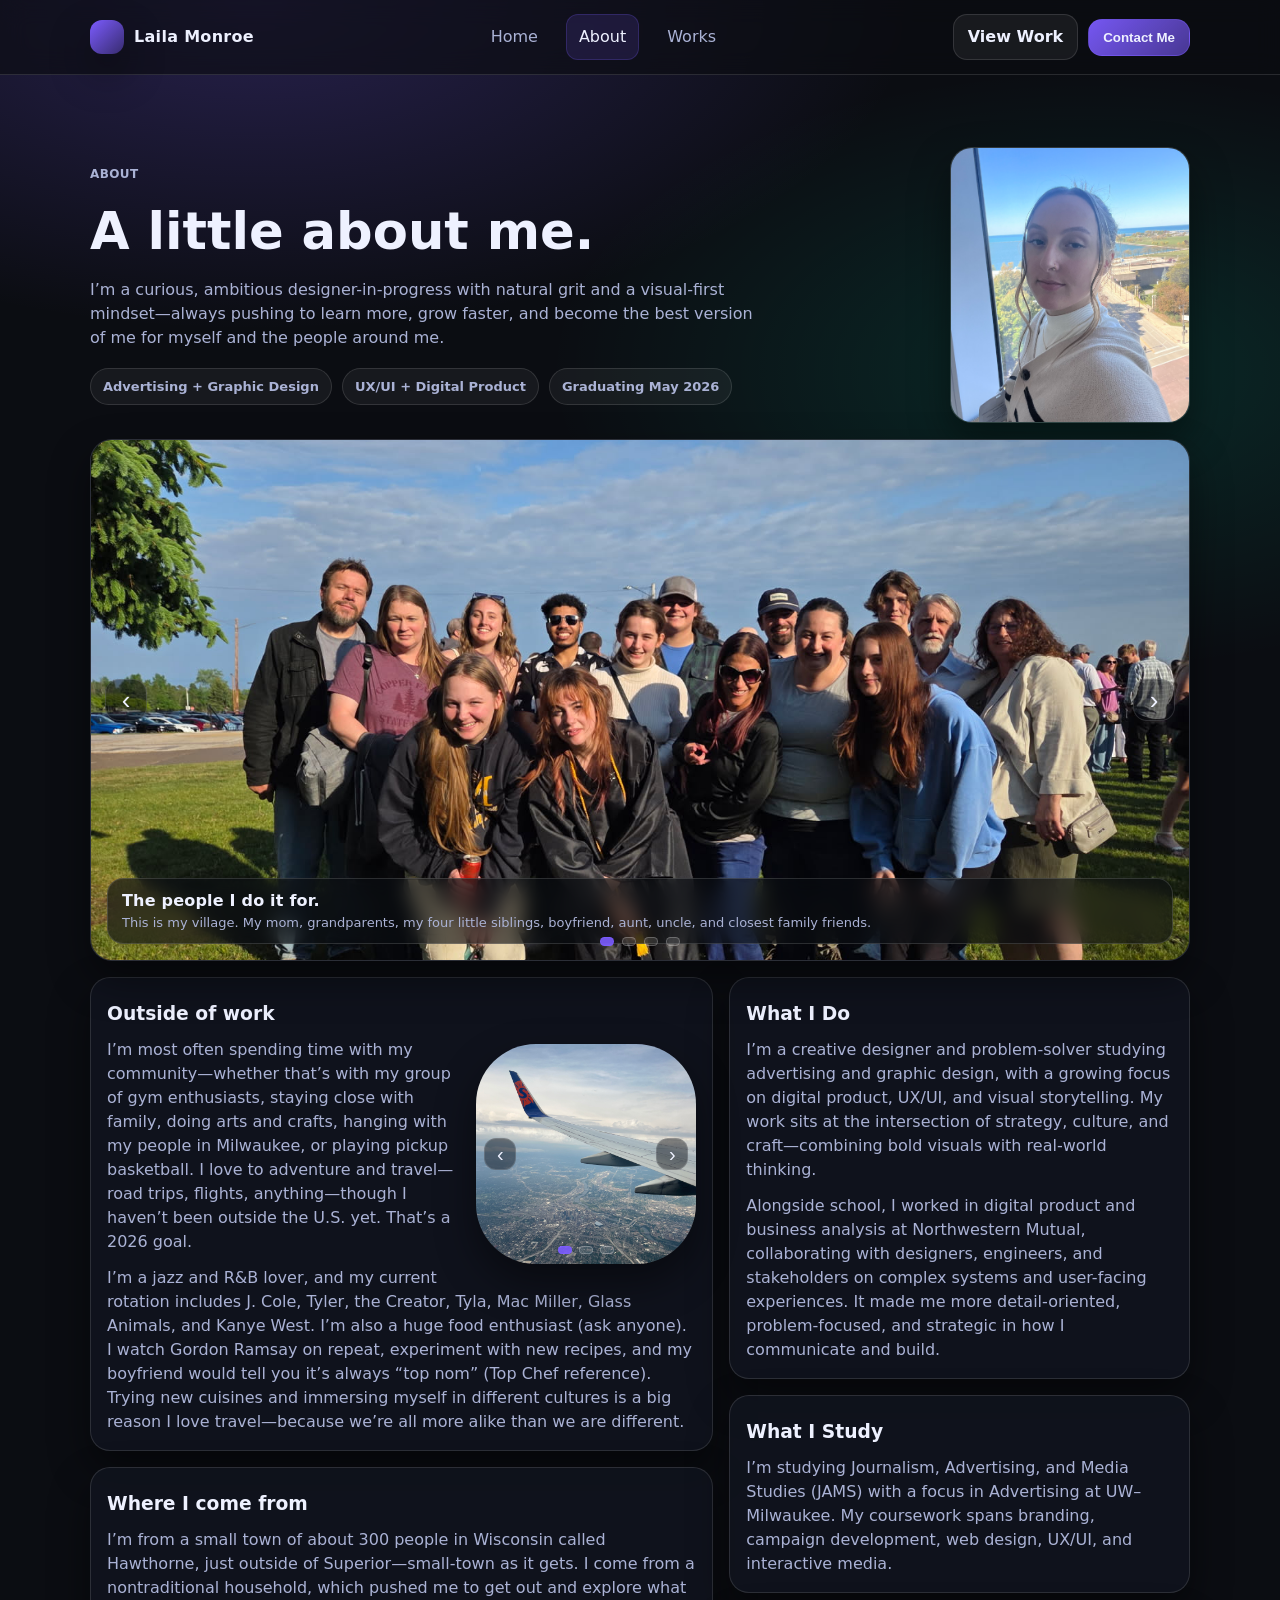
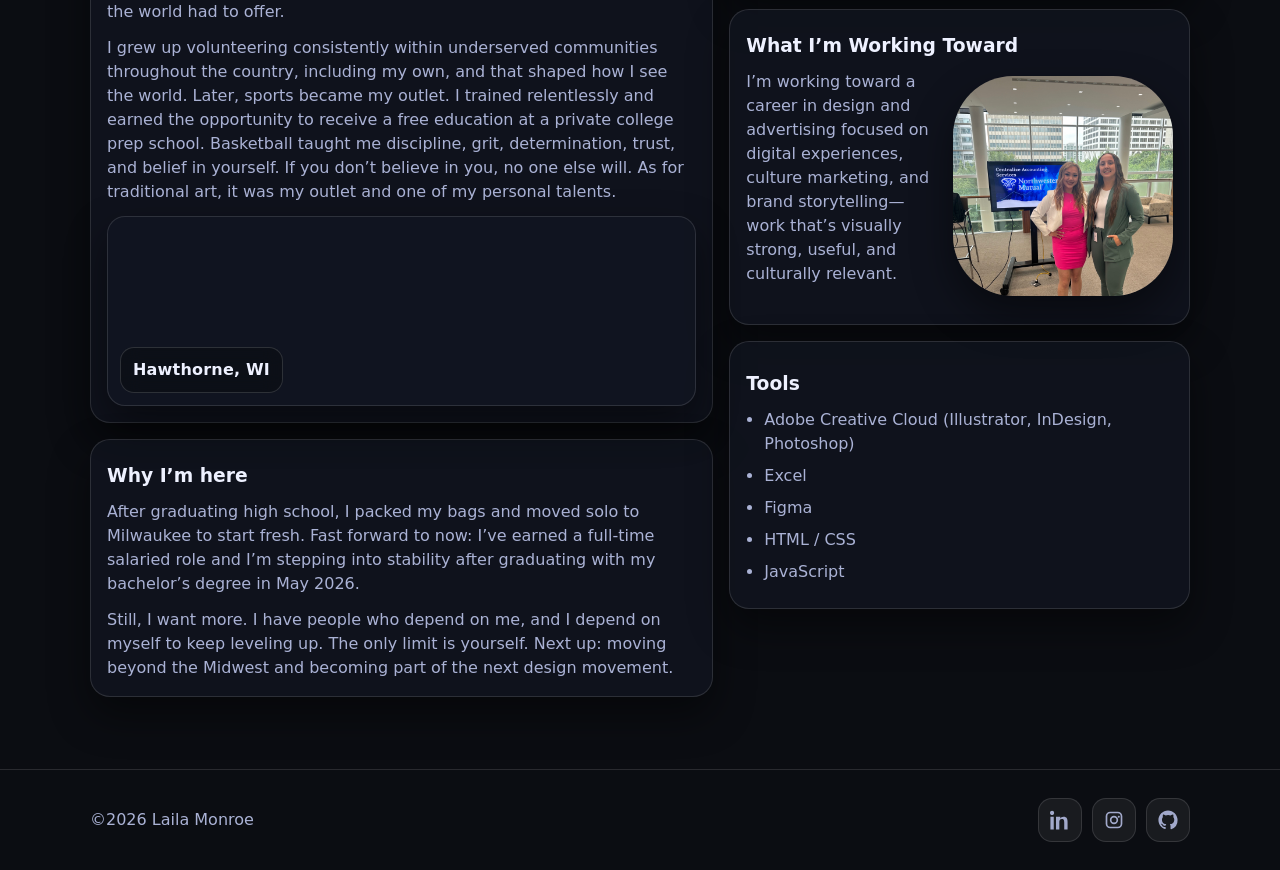
==== commit bcf0306f: "Footer changes" ====
--- a/about.html
+++ b/about.html
@@ -268,6 +268,13 @@
           <path d="M7.5 2h9A5.5 5.5 0 0 1 22 7.5v9A5.5 5.5 0 0 1 16.5 22h-9A5.5 5.5 0 0 1 2 16.5v-9A5.5 5.5 0 0 1 7.5 2Zm0 2A3.5 3.5 0 0 0 4 7.5v9A3.5 3.5 0 0 0 7.5 20h9a3.5 3.5 0 0 0 3.5-3.5v-9A3.5 3.5 0 0 0 16.5 4h-9ZM12 7a5 5 0 1 1 0 10 5 5 0 0 1 0-10Zm0 2a3 3 0 1 0 0 6 3 3 0 0 0 0-6Zm5.75-2.25a1.25 1.25 0 1 1 0 2.5 1.25 1.25 0 0 1 0-2.5Z"/>
         </svg>
       </a>
+
+      <a class="social-link" href="https://github.com/lailamonroe" target="_blank" rel="noopener" aria-label="GitHub">
+        <!-- GitHub icon -->
+        <svg viewBox="0 0 24 24" aria-hidden="true">
+          <path d="M12 .5C5.73.5.5 5.73.5 12c0 5.08 3.29 9.39 7.86 10.91.58.1.79-.25.79-.56v-2.02c-3.2.7-3.88-1.37-3.88-1.37-.53-1.35-1.29-1.71-1.29-1.71-1.06-.72.08-.71.08-.71 1.17.08 1.78 1.2 1.78 1.2 1.04 1.78 2.73 1.27 3.4.97.1-.75.41-1.27.74-1.56-2.55-.29-5.23-1.27-5.23-5.67 0-1.25.45-2.27 1.19-3.07-.12-.29-.52-1.46.11-3.05 0 0 .97-.31 3.18 1.17a11.07 11.07 0 0 1 5.79 0c2.2-1.48 3.18-1.17 3.18-1.17.63 1.59.23 2.76.11 3.05.74.8 1.19 1.82 1.19 3.07 0 4.41-2.69 5.38-5.25 5.66.42.36.8 1.08.8 2.18v3.24c0 .31.21.67.8.56A11.52 11.52 0 0 0 23.5 12C23.5 5.73 18.27.5 12 .5Z"/>
+        </svg>
+      </a>
     </div>
   </div>
 </footer>
--- a/assets/css/styles.css
+++ b/assets/css/styles.css
@@ -813,3 +813,20 @@
     align-items: flex-start;
   }
 }
+
+/* =========================
+   PROJECT FLOAT BUTTON (HERO)
+========================= */
+.hero-card{
+  position: relative;
+}
+
+.project-float-link{
+  position: absolute;
+  top: 18px;
+  right: 18px;
+  font-size: 14px;
+  padding: 10px 14px;
+  z-index: 2;
+}
+
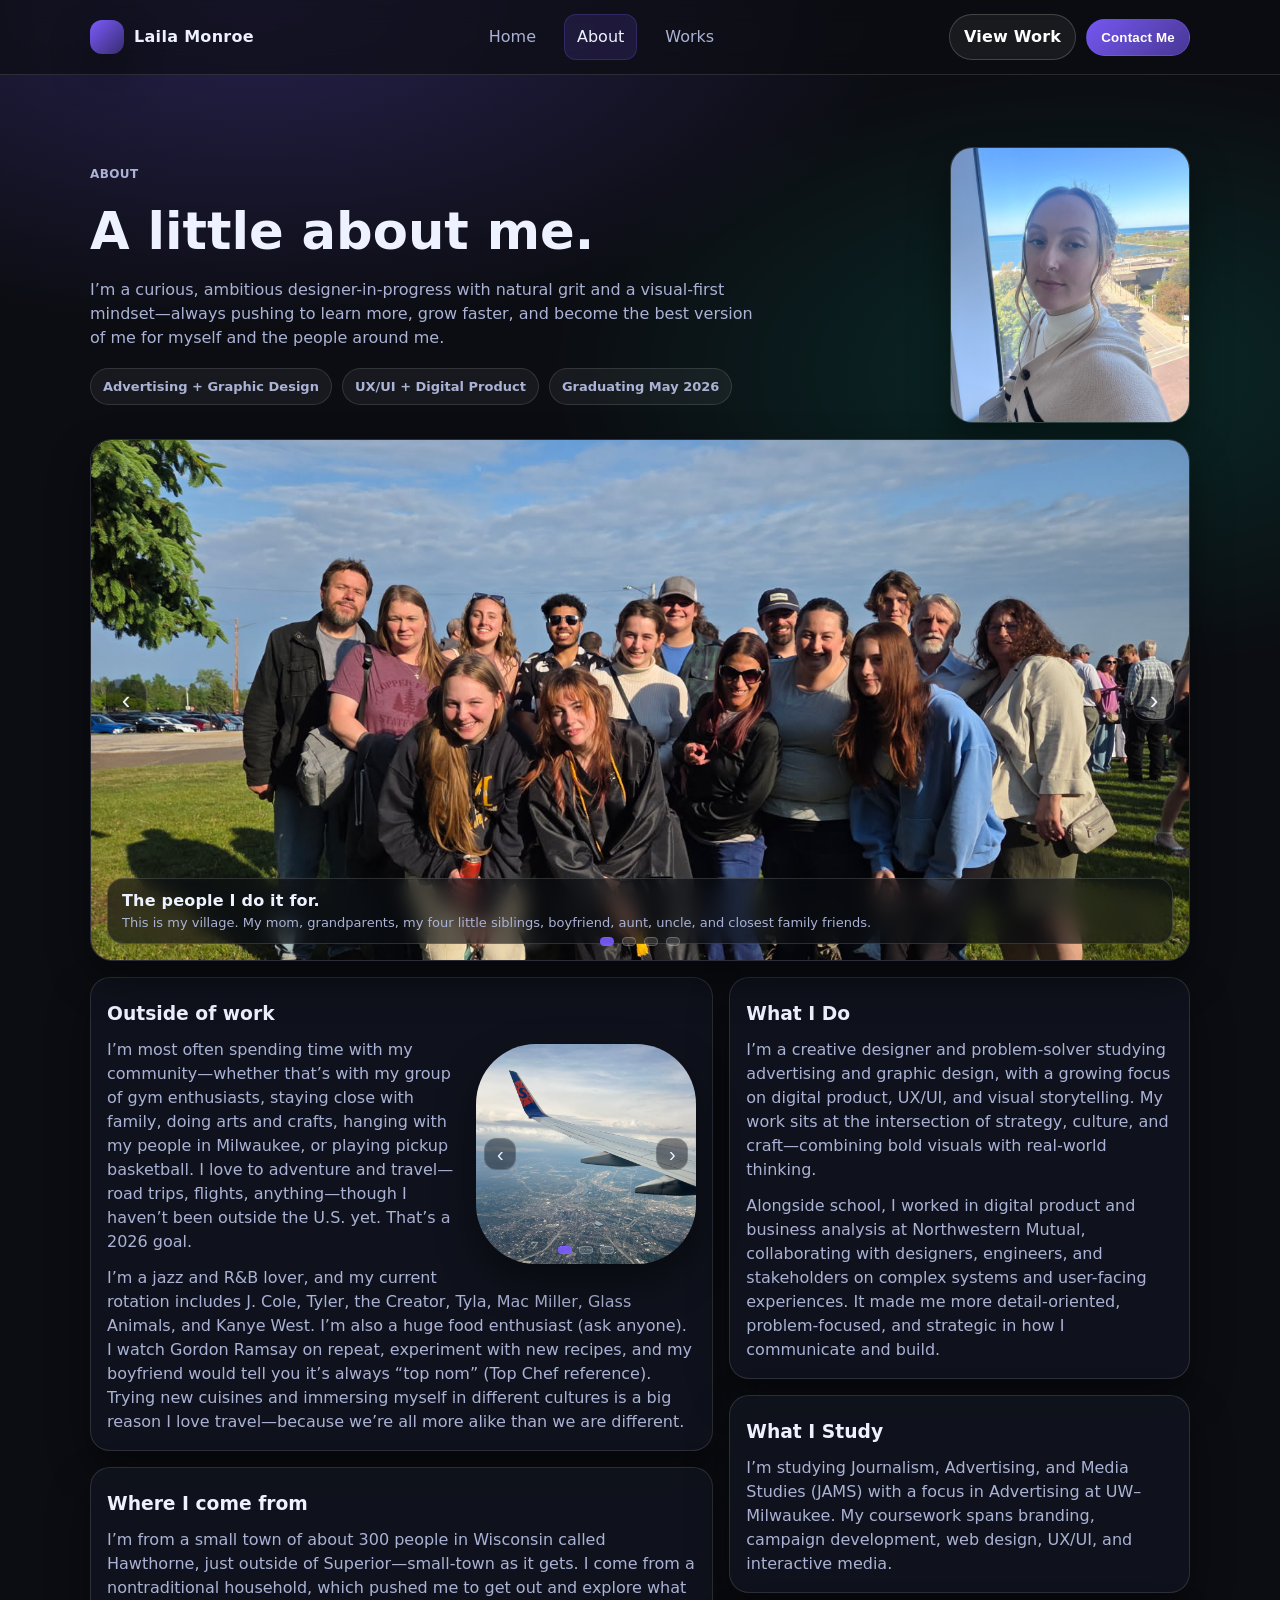
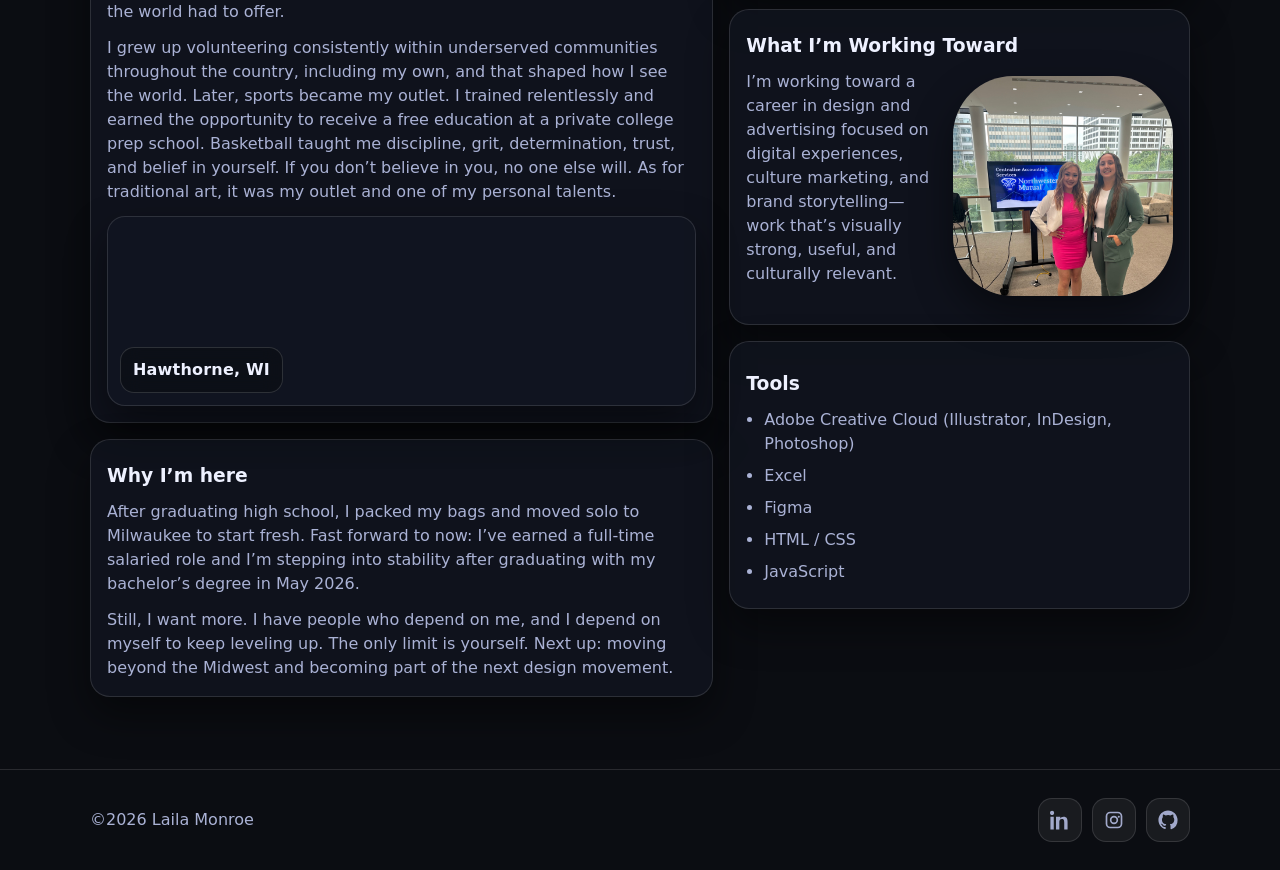
==== commit 29f03aad: "Update about.html" ====
--- a/about.html
+++ b/about.html
@@ -106,7 +106,7 @@
           <article class="card card--prose">
             <h3>Outside of work</h3>
 
-            <!-- MINI SLIDER) -->
+            <!-- MINI SLIDER -->
             <div class="mini-slider mini-slider--float" data-mini-slider>
               <div class="mini-track">
                 <figure class="mini-slide active">
--- a/assets/css/styles.css
+++ b/assets/css/styles.css
@@ -728,7 +728,6 @@
   margin: 6px 0 12px 14px;
 }
 
-/* Mobile: stack it (no wrap) */
 @media (max-width: 700px){
   .mini-slider--float{
     float: none;
@@ -830,3 +829,228 @@
   z-index: 2;
 }
 
+/* button row */
+.deliverablesLinks{
+  display: flex;
+  flex-wrap: wrap;
+  gap: 10px;
+  margin-top: 12px;
+}
+
+/* pill button style */
+.btn{
+  display: inline-flex;
+  align-items: center;
+  justify-content: center;
+  padding: 10px 14px;
+  border-radius: 999px;
+  border: 1px solid rgba(255,255,255,.18);
+  background: rgba(255,255,255,.06);
+  color: #fff;
+  text-decoration: none;
+  font-weight: 600;
+  letter-spacing: .2px;
+  transition: transform .15s ease, background .15s ease, border-color .15s ease;
+}
+
+.btn:hover{
+  transform: translateY(-1px);
+  background: rgba(255,255,255,.10);
+  border-color: rgba(255,255,255,.30);
+}
+
+.btn:focus-visible{
+  outline: 2px solid rgba(255,255,255,.55);
+  outline-offset: 3px;
+}
+/* =========================
+   PROJECT 1 – DELIVERABLE SLIDERS
+========================= */
+
+.card.deliverable-block{
+  background: transparent;
+  border: none;
+  box-shadow: none;
+  padding: 0;
+  margin-top: 18px;
+}
+
+.project-slider{
+  position: relative;
+  width: 100%;
+  border-radius: 22px;
+  overflow: hidden;                
+  border: 1px solid var(--border);
+  background: rgba(18,22,34,.6);
+  box-shadow: var(--shadow);
+  line-height: 0;                  
+}
+
+/* slides */
+.project-slide{
+  position: absolute;
+  inset: 0;
+  margin: 0;
+  opacity: 0;
+  transition: opacity .7s ease;
+  pointer-events: none;
+}
+
+.project-slide.active{
+  position: relative;              
+  opacity: 1;
+  pointer-events: auto;
+}
+
+.project-slide img{
+  width: 100%;
+  height: auto;                   
+  display: block;
+  object-fit: contain;
+  object-position: center;
+  border-radius: 0;                
+  background: transparent;
+}
+
+/* ===== Project slider caption: hover bottom-left pill ===== */
+
+.project-caption{
+  opacity: 0;
+  pointer-events: none;
+  transition: opacity .25s ease, transform .25s ease;
+  transform: translateY(6px);
+}
+
+.project-slide:hover .project-caption{
+  opacity: 1;
+  transform: translateY(0);
+}
+
+.project-caption.left-pill{
+  position: absolute;
+  left: 16px;
+  right: auto;
+  bottom: 16px;
+
+  max-width: 42%;
+  padding: 12px 14px;
+
+  background: rgba(11,13,18,.62);
+  backdrop-filter: blur(10px);
+  border: 1px solid rgba(255,255,255,.14);
+  border-radius: 999px;
+
+  line-height: 1.25;
+  pointer-events: none; 
+}
+
+@media (max-width: 520px){
+  .project-caption.left-pill{
+    max-width: 85%;
+    left: 12px;
+    bottom: 12px;
+  }
+}
+
+.project-caption{
+  left: 16px;
+  right: auto;
+  bottom: 16px;
+  max-width: 48%;
+}
+
+.project-title{
+  font-weight: 800;
+  letter-spacing: .2px;
+  font-size: 16px;
+}
+
+.project-sub{
+  margin-top: 4px;
+  color: var(--muted);
+  font-size: 13px;
+}
+
+.project-arrow{
+  position: absolute;
+  top: 50%;
+  transform: translateY(-50%);
+  width: 42px;
+  height: 42px;
+  border-radius: 14px;
+  border: 1px solid rgba(255,255,255,.14);
+  background: rgba(11,13,18,.45);
+  color: var(--text);
+  display: grid;
+  place-items: center;
+  cursor: pointer;
+  line-height: 1;
+  font-size: 26px;
+  z-index: 3;
+}
+
+.project-arrow:hover{ background: rgba(11,13,18,.65); }
+.project-arrow.prev{ left: 14px; }
+.project-arrow.next{ right: 14px; }
+
+.project-dots{
+  position: absolute;
+  left: 50%;
+  bottom: 14px;
+  transform: translateX(-50%);
+  display: flex;
+  gap: 8px;
+  z-index: 3;
+}
+
+.project-dot{
+  width: 9px;
+  height: 9px;
+  border-radius: 999px;
+  border: 1px solid rgba(255,255,255,.24);
+  background: rgba(255,255,255,.12);
+  cursor: pointer;
+}
+
+.project-dot.active{
+  background: rgba(124,92,255,.9);
+  border-color: rgba(124,92,255,.9);
+}
+
+.deliverable-head{
+  display: flex;
+  justify-content: space-between;
+  align-items: baseline;
+  gap: 12px;
+  margin-bottom: 10px;
+}
+
+@media (max-width: 520px){
+  .project-caption{
+    left: 12px;
+    right: 12px;
+    bottom: 36px;
+  }
+}
+
+.project-slider.inline-lg{
+  max-width: 860px;            
+  margin: 18px auto 0;
+}
+
+.project-slider.inline-md{
+  max-width: 640px;           
+  margin: 18px auto 0;
+}
+
+.project-slider.inline-lg .project-caption,
+.project-slider.inline-md .project-caption{
+  left: 14px;
+  right: 14px;
+  bottom: 14px;
+}
+
+@media (max-width: 900px){
+  .project-slider.inline-lg{ max-width: 100%; }
+  .project-slider.inline-md{ max-width: 100%; }
+}
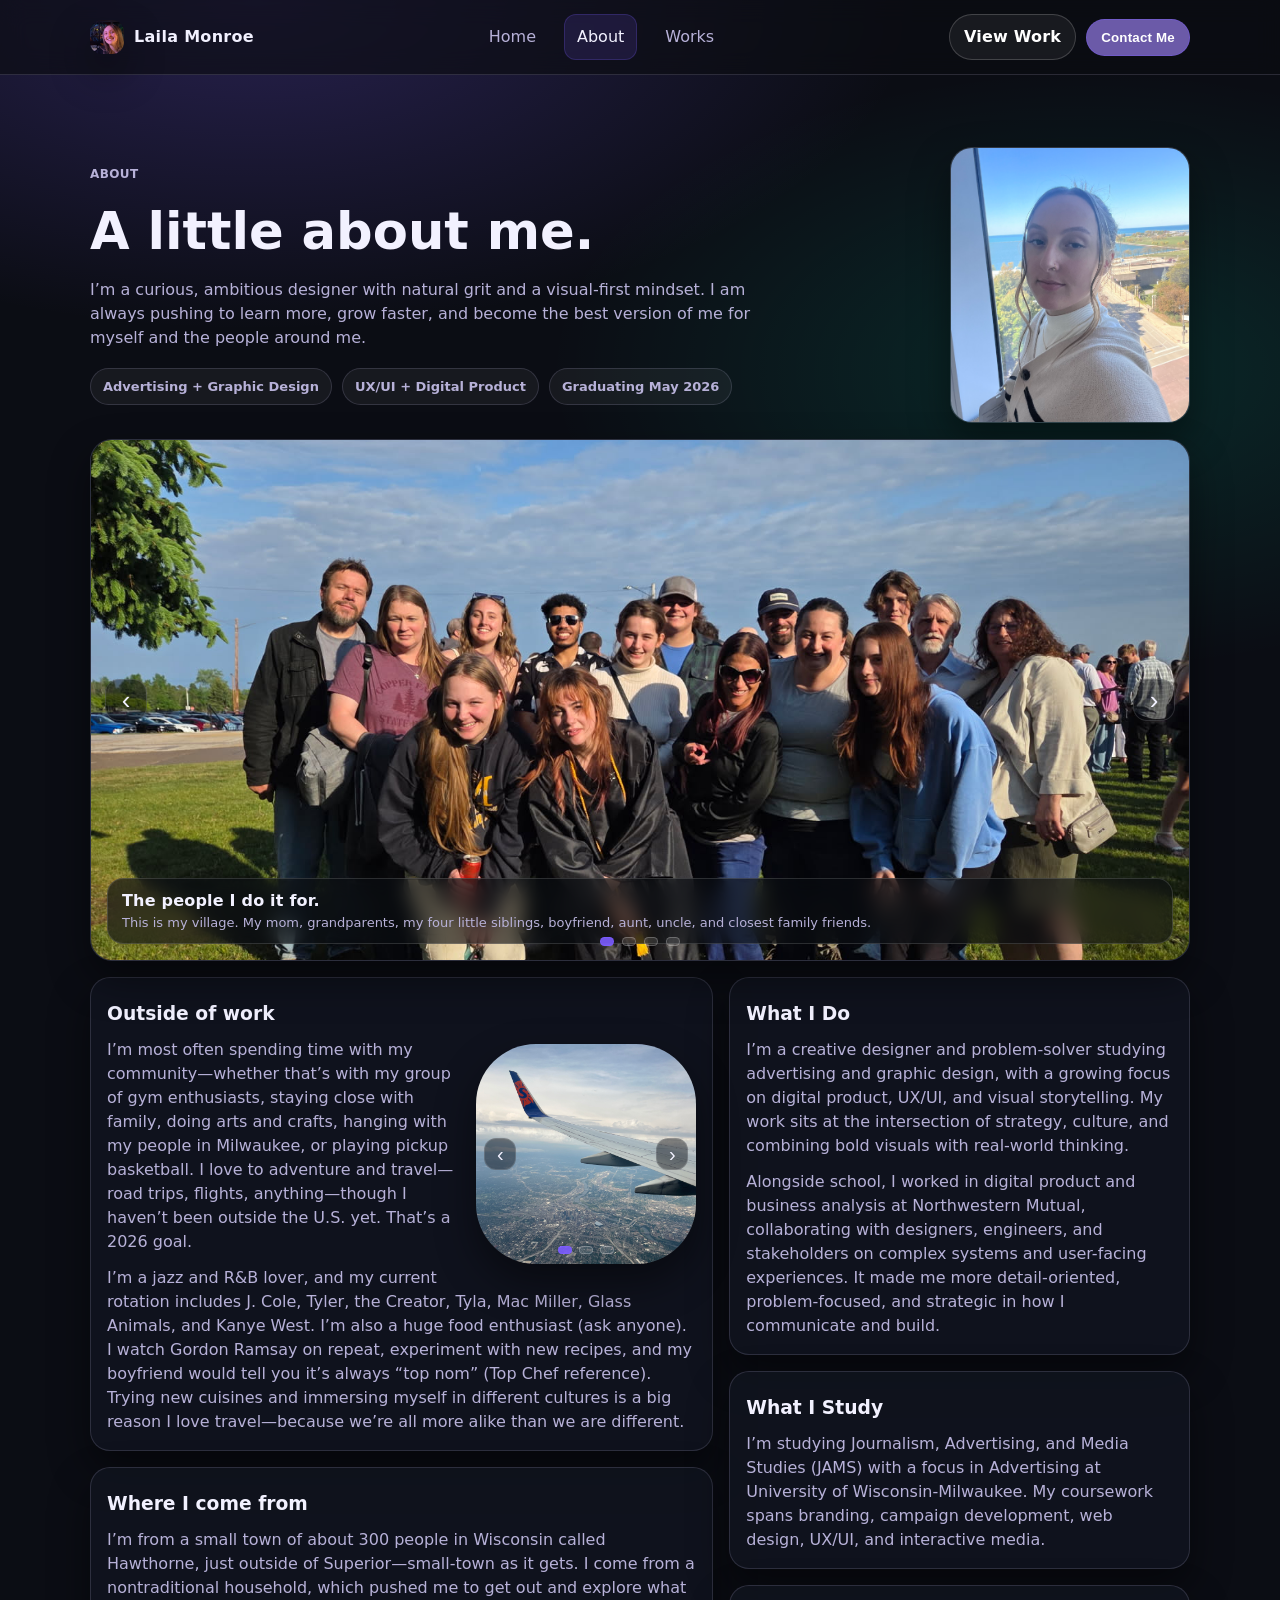
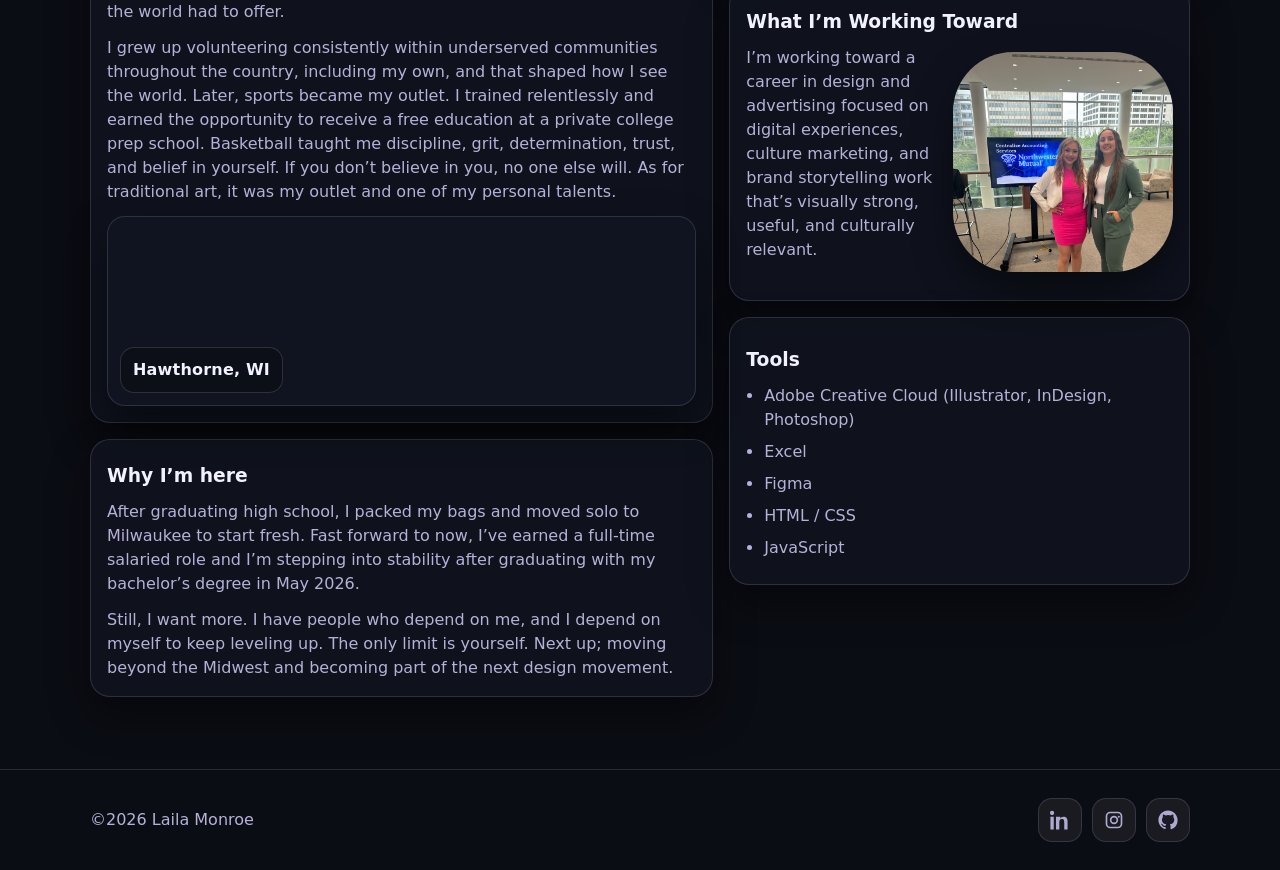
==== commit 6c43be81: "Update about.html" ====
--- a/about.html
+++ b/about.html
@@ -39,7 +39,7 @@
           <h1 style="margin-top:10px;">A little about me.</h1>
 
           <p class="lead">
-            I’m a curious, ambitious designer-in-progress with natural grit and a visual-first mindset—always pushing to
+            I’m a curious, ambitious designer with natural grit and a visual-first mindset. I am always pushing to
             learn more, grow faster, and become the best version of me for myself and the people around me.
           </p>
 
@@ -175,13 +175,13 @@
           <article class="card card--prose">
             <h3>Why I’m here</h3>
             <p>
-              After graduating high school, I packed my bags and moved solo to Milwaukee to start fresh. Fast forward to now:
+              After graduating high school, I packed my bags and moved solo to Milwaukee to start fresh. Fast forward to now,
               I’ve earned a full-time salaried role and I’m stepping into stability after graduating with my bachelor’s
               degree in May 2026.
             </p>
             <p>
               Still, I want more. I have people who depend on me, and I depend on myself to keep leveling up. The only limit
-              is yourself. Next up: moving beyond the Midwest and becoming part of the next design movement.
+              is yourself. Next up; moving beyond the Midwest and becoming part of the next design movement.
             </p>
           </article>
 
@@ -195,7 +195,7 @@
             <p>
               I’m a creative designer and problem-solver studying advertising and graphic design, with a growing focus on
               digital product, UX/UI, and visual storytelling. My work sits at the intersection of strategy, culture, and
-              craft—combining bold visuals with real-world thinking.
+              combining bold visuals with real-world thinking.
             </p>
             <p>
               Alongside school, I worked in digital product and business analysis at Northwestern Mutual, collaborating with
@@ -207,7 +207,7 @@
           <div class="card card--prose">
             <h3>What I Study</h3>
             <p>
-              I’m studying Journalism, Advertising, and Media Studies (JAMS) with a focus in Advertising at UW–Milwaukee.
+              I’m studying Journalism, Advertising, and Media Studies (JAMS) with a focus in Advertising at University of Wisconsin-Milwaukee.
               My coursework spans branding, campaign development, web design, UX/UI, and interactive media.
             </p>
           </div>
@@ -230,7 +230,7 @@
             </div>
             <p>
               I’m working toward a career in design and advertising focused on digital experiences, culture marketing, and
-              brand storytelling—work that’s visually strong, useful, and culturally relevant.
+              brand storytelling work that’s visually strong, useful, and culturally relevant.
             </p>
           </div>
 
@@ -270,7 +270,7 @@
       </a>
 
       <a class="social-link" href="https://github.com/lailamonroe" target="_blank" rel="noopener" aria-label="GitHub">
-        <!-- GitHub icon -->
+        
         <svg viewBox="0 0 24 24" aria-hidden="true">
           <path d="M12 .5C5.73.5.5 5.73.5 12c0 5.08 3.29 9.39 7.86 10.91.58.1.79-.25.79-.56v-2.02c-3.2.7-3.88-1.37-3.88-1.37-.53-1.35-1.29-1.71-1.29-1.71-1.06-.72.08-.71.08-.71 1.17.08 1.78 1.2 1.78 1.2 1.04 1.78 2.73 1.27 3.4.97.1-.75.41-1.27.74-1.56-2.55-.29-5.23-1.27-5.23-5.67 0-1.25.45-2.27 1.19-3.07-.12-.29-.52-1.46.11-3.05 0 0 .97-.31 3.18 1.17a11.07 11.07 0 0 1 5.79 0c2.2-1.48 3.18-1.17 3.18-1.17.63 1.59.23 2.76.11 3.05.74.8 1.19 1.82 1.19 3.07 0 4.41-2.69 5.38-5.25 5.66.42.36.8 1.08.8 2.18v3.24c0 .31.21.67.8.56A11.52 11.52 0 0 0 23.5 12C23.5 5.73 18.27.5 12 .5Z"/>
         </svg>
@@ -301,7 +301,6 @@
 <script>
   document.getElementById("year").textContent = new Date().getFullYear();
 </script>
-
 <!-- Life hero slider JS -->
 <script>
   (function(){
@@ -313,6 +312,7 @@
 
     let index = 0;
     let timer = null;
+    const SPEED = 8000; // ✅ change this to 6000, 8000, 10000, etc.
 
     function show(i){
       if (!slides.length) return;
@@ -329,7 +329,7 @@
     function start(){
       stop();
       if (slides.length <= 1) return;
-      timer = setInterval(() => show(index + 1), 3500);
+      timer = setInterval(() => show(index + 1), SPEED);
     }
 
     function stop(){
@@ -353,8 +353,8 @@
     if (nextBtn) nextBtn.addEventListener('click', () => { show(index + 1); start(); });
 
     if (slider){
-      slider.addEventListener('mouseenter', stop);
-      slider.addEventListener('mouseleave', start);
+      slider.addEventListener('mouseenter', stop);   // ✅ pauses on hover
+      slider.addEventListener('mouseleave', start);  // ✅ resumes after hover
     }
 
     if (slides.length){
@@ -363,6 +363,7 @@
     }
   })();
 </script>
+
 
 <!-- Mini slider JS -->
 <script>
--- a/assets/css/styles.css
+++ b/assets/css/styles.css
@@ -2,19 +2,21 @@
    1) THEME
 ========================= */
 :root{
-  --bg:#0b0d12;
-  --card:#121622;
-  --text:#eef1ff;
-  --muted:#aab2d5;
-  --accent:#7c5cff;
-  --border:rgba(255,255,255,.12);
+  --bg:#0b0d14;          
+  --card:#14172a;        
+  --text:#f2f1ff;       
+  --muted:#b7b1d8;       
+  --accent:#6b5aa8;     
+  --accent-pink:#c26aa7; 
+  --accent-orange:#d98b5f; 
+  --border:rgba(183,177,216,.18);
   --shadow: 0 18px 40px rgba(0,0,0,.45);
-
   --container: 1100px;
   --radius-sm: 14px;
   --radius-md: 20px;
   --radius-lg: 22px;
 }
+
 
 /* =========================
    2) BASE / RESET
@@ -148,7 +150,12 @@
   width:34px;
   height:34px;
   border-radius:12px;
-  background: linear-gradient(135deg, var(--accent), rgba(124,92,255,.35));
+
+  background-image: url("../img/about/IMG_5942.jpeg");
+  background-size: cover;
+  background-position: center;
+  background-repeat: no-repeat;
+
   box-shadow: var(--shadow);
 }
 
@@ -204,7 +211,7 @@
 
 .btn.primary{
   border-color: rgba(124,92,255,.35);
-  background: linear-gradient(135deg, rgba(124,92,255,.95), rgba(124,92,255,.55));
+  background: var(--accent);
 }
 .btn.primary:hover{ filter: brightness(1.05); }
 
@@ -313,6 +320,8 @@
   flex-wrap:wrap;
   gap:10px;
   margin-top:16px;
+  border-color: var(--accent-pink);
+  color: var(--accent-pink);
 }
 
 .pill{
@@ -1013,8 +1022,8 @@
 }
 
 .project-dot.active{
-  background: rgba(124,92,255,.9);
-  border-color: rgba(124,92,255,.9);
+  background: rgba(223, 4, 139, 0.686);
+  border-color: rgba(94, 0, 39, 0.9);
 }
 
 .deliverable-head{
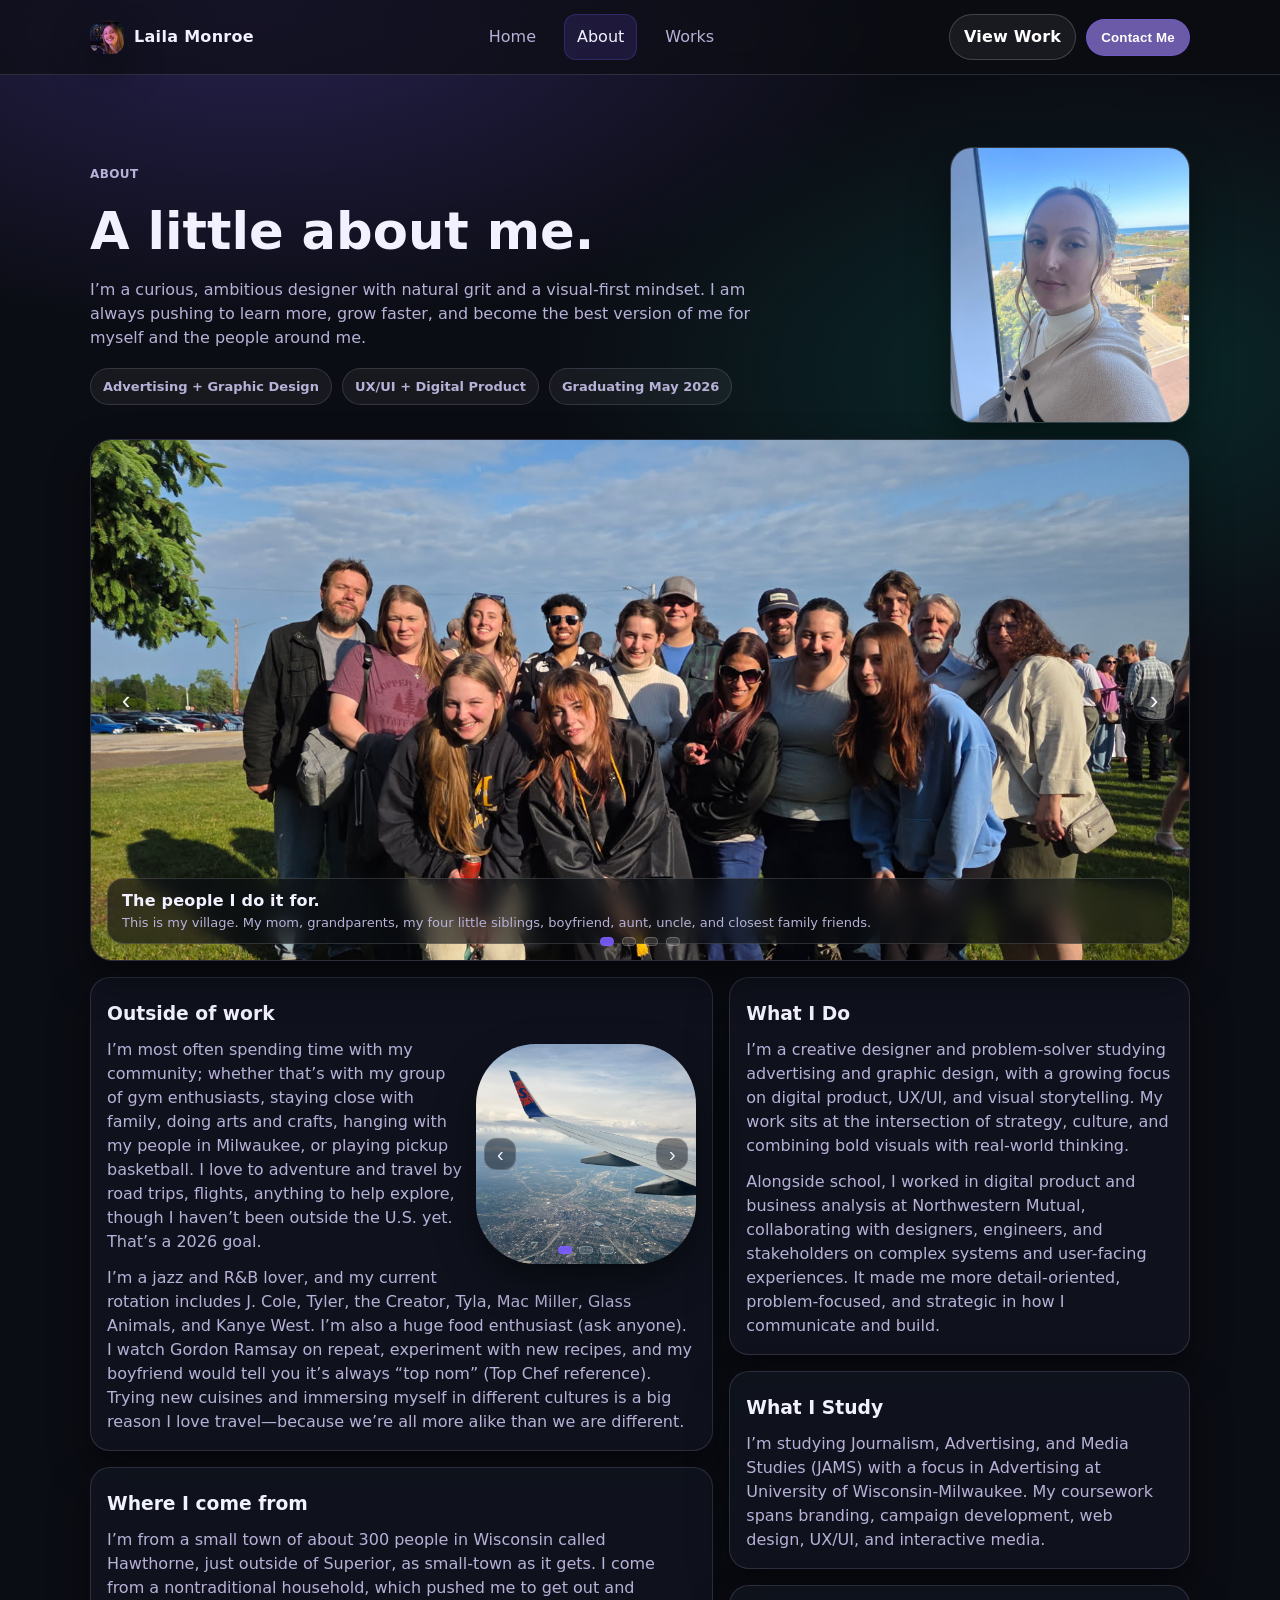
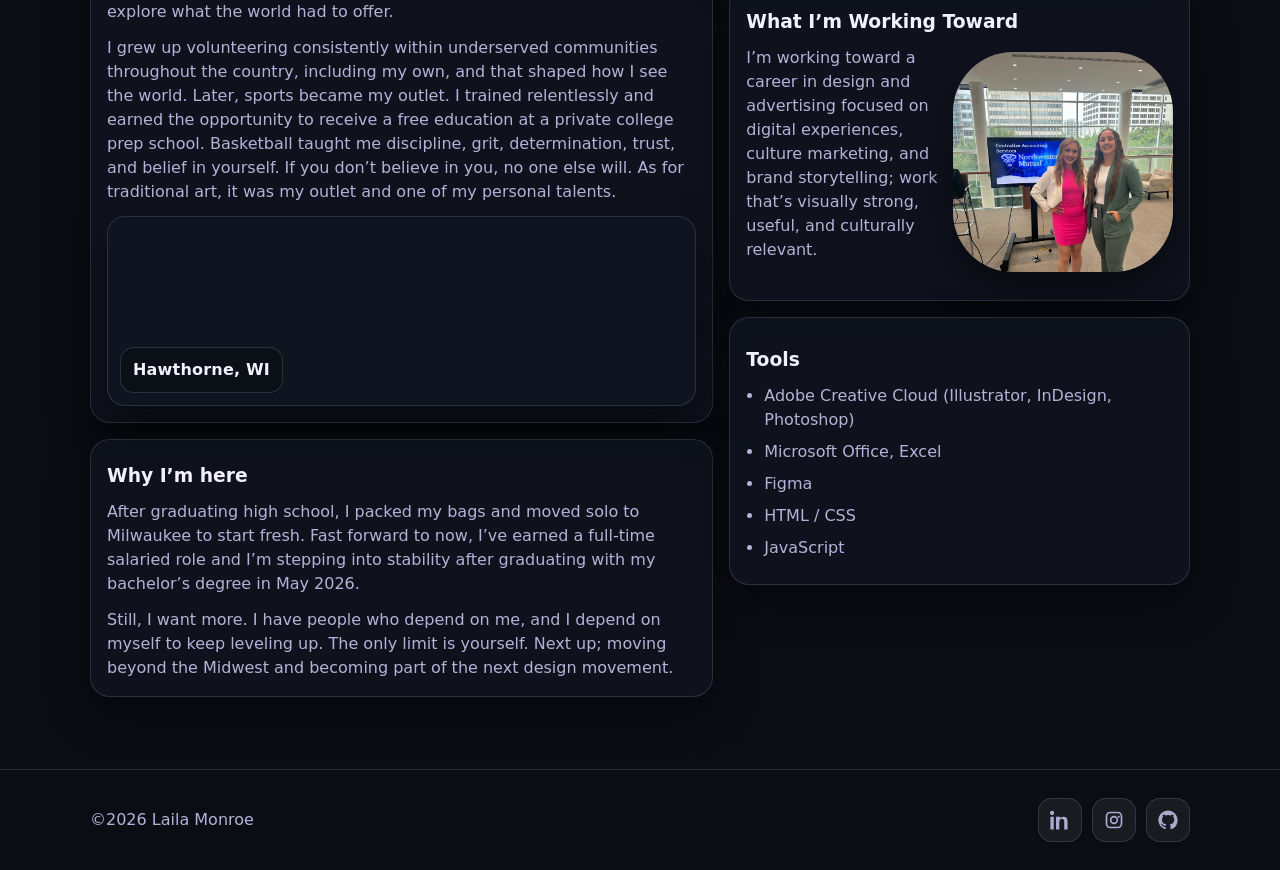
==== commit 1bc8e6d3: "Update about.html" ====
--- a/about.html
+++ b/about.html
@@ -130,9 +130,9 @@
             </div>
 
             <p>
-              I’m most often spending time with my community—whether that’s with my group of gym enthusiasts, staying
+              I’m most often spending time with my community; whether that’s with my group of gym enthusiasts, staying
               close with family, doing arts and crafts, hanging with my people in Milwaukee, or playing pickup basketball.
-              I love to adventure and travel—road trips, flights, anything—though I haven’t been outside the U.S. yet.
+              I love to adventure and travel by road trips, flights, anything to help explore, though I haven’t been outside the U.S. yet.
               That’s a 2026 goal.
             </p>
             <p>
@@ -148,7 +148,7 @@
             <h3>Where I come from</h3>
                   
             <p>
-              I’m from a small town of about 300 people in Wisconsin called Hawthorne, just outside of Superior—small-town
+              I’m from a small town of about 300 people in Wisconsin called Hawthorne, just outside of Superior, as small-town
               as it gets. I come from a nontraditional household, which pushed me to get out and explore what the world
               had to offer.
             </p>
@@ -230,7 +230,7 @@
             </div>
             <p>
               I’m working toward a career in design and advertising focused on digital experiences, culture marketing, and
-              brand storytelling work that’s visually strong, useful, and culturally relevant.
+              brand storytelling; work that’s visually strong, useful, and culturally relevant.
             </p>
           </div>
 
@@ -238,7 +238,7 @@
             <h3>Tools</h3>
             <ul class="tool-list">
               <li>Adobe Creative Cloud (Illustrator, InDesign, Photoshop)</li>
-              <li>Excel</li>
+              <li>Microsoft Office, Excel</li>
               <li>Figma</li>
               <li>HTML / CSS</li>
               <li>JavaScript</li>
